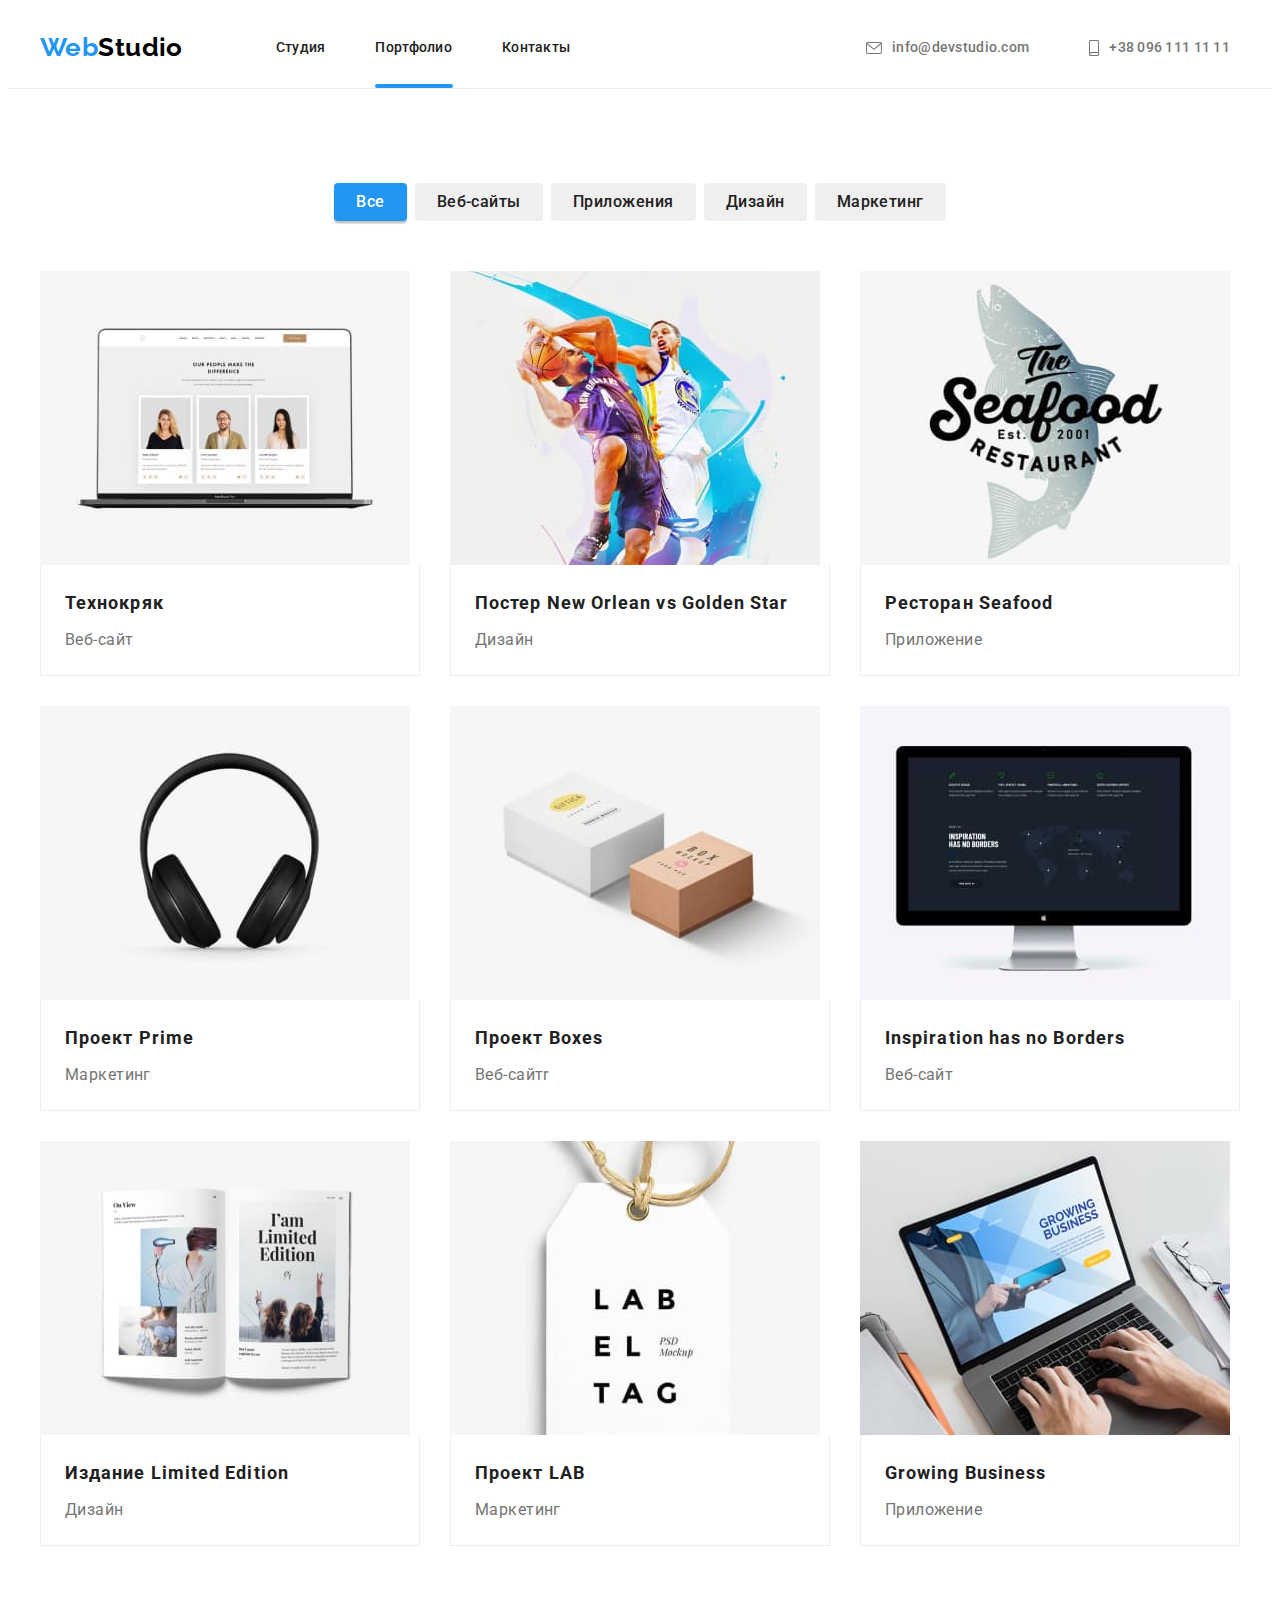
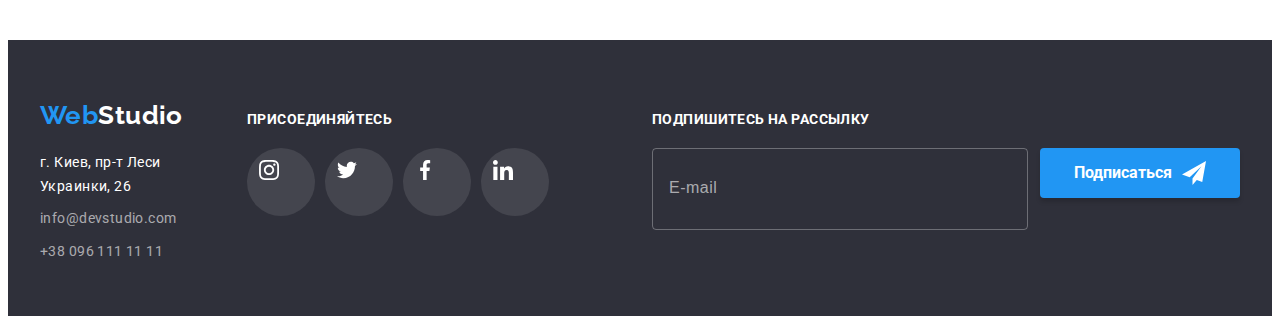
==== portfolio.html @ c6618cfe "start hw8" ====
<!DOCTYPE html>
<html lang="ru">

<head>
    <meta charset="UTF-8">
    <meta http-equiv="X-UA-Compatible" content="IE=edge">
    <meta name="viewport" content="width=device-width, initial-scale=1.0">
    <title>Веб-студия|Портфолио</title>
    <link rel="stylesheet" href="https://cdnjs.cloudflare.com/ajax/libs/modern-normalize/1.1.0/modern-normalize.min.css"
        integrity="sha512-wpPYUAdjBVSE4KJnH1VR1HeZfpl1ub8YT/NKx4PuQ5NmX2tKuGu6U/JRp5y+Y8XG2tV+wKQpNHVUX03MfMFn9Q=="
        crossorigin="anonymous" referrerpolicy="no-referrer" />
    <link href="https://fonts.googleapis.com/css2?family=Raleway:wght@700&family=Roboto:wght@400;500;700;900&display=swap"
        rel="stylesheet">
    <link rel="stylesheet" href="https://cdnjs.cloudflare.com/ajax/libs/modern-normalize/1.1.0/modern-normalize.min.css"
            integrity="sha512-wpPYUAdjBVSE4KJnH1VR1HeZfpl1ub8YT/NKx4PuQ5NmX2tKuGu6U/JRp5y+Y8XG2tV+wKQpNHVUX03MfMFn9Q=="
            crossorigin="anonymous" referrerpolicy="no-referrer" />
    <link rel="stylesheet" href="./css/styles.css">
    <link rel="stylesheet" href="./css/main.min.css">
</head>

<body>
    <header class="header">
        <div class="header__wrap container">
            <nav class="nav">
                <a href="/" class="logo link">
                    <span class="logo__accent">Web</span>Studio
                </a>
                <ul class="nav__list list">
                    <li class="nav__item"><a href="./index.html" class="link ">Студия</a></li>
                    <li class="nav__item"><a href="./portfolio.html" class="link nav__current nav__curret--portfolio">Портфолио</a></li>
                    <li class="nav__item"><a href="" class="link">Контакты</a></li>
                </ul>
            </nav>
            <div class="contact">
                <ul class="contact__list list">
                    <li class="contact__item">
                        <a href="mailto:info@devstudio.com" class="link">
                            <svg class="contact__icon" width="16" height="12">
                                <use href="./images/icons.svg#icon-e-mail"></use>
                            </svg>
                            info@devstudio.com
                        </a>
                    </li>
                    <li class="contact__item">
                        <a href="tel:+380961111111" class="link">
                            <svg class="contact__icon" width="10" height="16">
                                <use href="./images/icons.svg#icon-phone"></use>
                            </svg>
                            +38 096 111 11 11
    
                        </a>
                    </li>
                </ul>
            </div>
        </div>
    </header>

    <main>
        <section class="portfolio">
            <div class="container">
        <h1 class="visually-hidden">Портфолио</h1>
            <ul class="portfolio__nav list">
                <li class="portfolio__item">
                    <button type="button" class="portfolio__button portfolio__button--current">Все</button>
                </li>
                <li class="portfolio__item">
                    <button type="button" class="portfolio__button">Веб-сайты</button>
                </li>
                <li class="portfolio__item">
                    <button type="button" class="portfolio__button">Приложения</button>
                </li>
                <li class="portfolio__item">
                    <button type="button" class="portfolio__button">Дизайн</button>
                </li>
                <li class="portfolio__item">
                    <button type="button" class="portfolio__button">Маркетинг</button>
                </li>
            </ul>
        
            <ul class="work list">
                <li class="work__item">
                    <div class="work__thumb">
                    <img src="./images/prtfl.jpg" alt="Первый пример работы" width="370" height="294" />
                    <p class="work__uptext">Ресурс предлагает комплексные предложения с разным уровнем функционала и сервисов. Все это позволит посетителю получить исчерпывающие сведения о компании или частном лице.</p>
                    </div>
                    <div class="work__desc">
                    <h3 class="work__type">Технокряк</h3>
                    <p class="work__text">Веб-сайт</p>
                    </div>
                </li>
                <li class="work__item">
                    <div class="work__thumb">
                    <img src="./images/prtfl1.jpg" alt="Второй пример работы" width="370" height="294" />
                    <p class="work__uptext">Ресурс предлагает комплексные предложения с разным уровнем функционала и сервисов. Все это позволит посетителю получить исчерпывающие сведения о компании или частном лице.</p>
                    </div>
                    <div class="work__desc">
                     <h3 class="work__type">Постер New Orlean vs Golden Star</h3>
                    <p class="work__text">Дизайн</p>
                    </div>
                </li>
                <li class="work__item">
                    <div class="work__thumb">
                    <img src="./images/prtfl2.jpg" alt="Третий пример работы" width="370" height="294" />
                    <p class="work__uptext">Ресурс предлагает комплексные предложения с разным уровнем функционала и сервисов. Все это позволит посетителю получить исчерпывающие сведения о компании или частном лице.</p>
                    </div>
                    <div class="work__desc">
                    <h3 class="work__type">Ресторан Seafood</h3>
                    <p class="work__text">Приложение</p>
                    </div>
                </li>
                <li class="work__item">
                    <div class="work__thumb">
                    <img src="./images/prtfl3.jpg" alt="Четвертый пример работы" width="370" height="294" />
                    <p class="work__uptext">Ресурс предлагает комплексные предложения с разным уровнем функционала и сервисов. Все это позволит посетителю получить исчерпывающие сведения о компании или частном лице.</p>
                    </div>
                    <div class="work__desc">
                    <h3 class="work__type">Проект Prime</h3>
                    <p class="work__text">Маркетинг</p>
                    </div>
                 
            </li>
                <li class="work__item">
                    <div class="work__thumb">
                    <img src="./images/prtfl4.jpg" alt="Пятый пример работы" width="370" height="294" />
                    <p class="work__uptext">Ресурс предлагает комплексные предложения с разным уровнем функционала и сервисов. Все это позволит посетителю получить исчерпывающие сведения о компании или частном лице.</p>
                    </div>
                    <div class="work__desc">
                    <h3 class="work__type">Проект Boxes</h3>
                    <p class="work__text">Веб-сайтr</p>
                </div>
                    
            </li>
                <li class="work__item">
                    <div class="work__thumb">
                    <img src="./images/prtfl5.jpg" alt="Шестой пример работы" width="370" height="294" />
                    <p class="work__uptext">Ресурс предлагает комплексные предложения с разным уровнем функционала и сервисов. Все это позволит посетителю получить исчерпывающие сведения о компании или частном лице.</p>
                    </div>
                    <div class="work__desc">
                    <h3 class="work__type">Inspiration has no Borders</h3>
                    <p class="work__text">Веб-сайт</p>
                
                </div>
            </li>
                <li class="work__item">
                    <div class="work__thumb">
                    <img src="./images/prtfl6.jpg" alt="Седьмой пример работы" width="370" height="294" />
                    <p class="work__uptext">Ресурс предлагает комплексные предложения с разным уровнем функционала и сервисов. Все это позволит посетителю получить исчерпывающие сведения о компании или частном лице.</p>
                    </div>
                    <div class="work__desc">
                    <h3 class="work__type">Издание Limited Edition</h3>
                    <p class="work__text"> Дизайн</p>

                </div>
            </li>
                <li class="work__item">
                    <div class="work__thumb">
                    <img src="./images/prtfl7.jpg" alt="Восьмой пример работы" width="370" height="294" />
                <p class="work__uptext">Ресурс предлагает комплексные предложения с разным уровнем функционала и сервисов. Все это позволит посетителю получить исчерпывающие сведения о компании или частном лице.</p>
                </div>
                    <div class="work__desc">
                    <h3 class="work__type">Проект LAB</h3>
                    <p class="work__text">Маркетинг</p>
                </div>
            </li>
                <li class="work__item">
                    <div class="work__thumb">
                    <img src="./images/prtfl8.jpg" alt="Девятый пример работы" width="370" height="294" />
                <p class="work__uptext">Ресурс предлагает комплексные предложения с разным уровнем функционала и сервисов. Все это позволит посетителю получить исчерпывающие сведения о компании или частном лице.</p>
                </div>
                    <div class="work__desc">
                    <h3 class="work__type">Growing Business</h3>
                    <p class="work__text">Приложение</p>
                </div>
            </li>
            </ul>
            </div>
        </section>      
    </main>
    <!-------------- FOOTER ---------------------->
    <footer class="footer">
        <div class="container footer__block">
            <div>
                <a href="/" class="logo-footer link ">
                    <span class="logo__accent">Web</span>Studio
                </a>
                <address class="addres">
                    <ul class="list">
                        <li class="addres__item"><a href="https://goo.gl/maps/BhmrnXZtfYNDPZvGA" target="_blank"
                                title="г. Киев, пр-т Леси Украинки, 26" class="link addres__link">
                                г. Киев, пр-т Леси Украинки, 26
                            </a></li>
                        <li class="addres__item"><a href="mailto:info@devstudio.com"
                                class="link addres__contact">info@devstudio.com</a></li>
                        <li class="addres__item"><a href="tel:+380961111111" class="link addres__contact">+38 096 111 11 11</a>
                        </li>
                    </ul>
                </address>
            </div>
            <div >
    
                <h2 class="footer__title">присоединяйтесь</h2>
                <ul class="media media--footer list">
                    <li class="media__item">
                        <a class="media__link media__link--footer" href="">
                            <svg class="media__icon">
                                <use href="./images/icons.svg#icon-instagram"></use>
                            </svg>
                        </a>
                    </li>
                    <li class="media__item">
                        <a class="media__link media__link--footer" href="">
                            <svg class="media__icon">
                                <use href="./images/icons.svg#icon-twitter"></use>
                            </svg>
                        </a>
                    </li>
                    <li class="media__item">
                        <a class="media__link media__link--footer" href="">
                            <svg class="media__icon">
                                <use href="./images/icons.svg#icon-facebook"></use>
                            </svg>
                        </a>
                    </li>
                    <li class="media__item">
                        <a class="media__link media__link--footer" href="">
                            <svg class="media__icon">
                                <use href="./images/icons.svg#icon-linkedin"></use>
                            </svg>
                        </a>
    
                    </li>
                </ul>
    
    
            </div>
            <div>
                <h2 class="footer__title">Подпишитесь на рассылку</h2>
                <form class="form-newsletter">
                    <label for="mail"></label>
                    <input class="form-newsletter__input" type="email" name="email" id="mail" placeholder="E-mail" />
                    <button type="submit" class="btn btn__footer">Подписаться
                        <svg class="btn__icon">
                            <use href="./images/icons.svg#icon-plane"></use>
                        </svg>
                    </button>
    
                </form>
            </div>
        </div>
    
    </footer>
</body>

</html>
---- css/main.min.css ----
body{color:var(--title-text-color);background-color:var(--primary-background-color);font-family:Roboto, sans-serif;font-size:14px;line-height:1.7;letter-spacing:0.03em}.list{list-style:none}.link{text-decoration:none}p,h1,h2,h3,h4,h5,h6{margin:0}ul{margin:0;padding-left:0}img{display:block;max-width:100%;height:auto}.container{width:1200px;padding-left:15px;padding-right:15px;margin-left:auto;margin-right:auto}.btn{min-width:200px;height:50px;font-family:inherit;color:var(--title-background-color);background-color:var(--accent-color);box-shadow:0px 4px 4px rgba(0,0,0,0.15);font-weight:700;font-size:16px;line-height:1.88;border:none;border-radius:4px;cursor:pointer}.section-title{color:var(--primary-tex-color);font-size:36px;line-height:1.17;text-align:center;letter-spacing:0.03em}.logo{display:flex;padding:24px 0;margin-right:93px;color:#000000;font-family:Raleway, sans-serif;font-weight:700;font-size:26px;line-height:1.2}.logo__accent{color:var(--accent-color)}.media{display:flex;margin-right:-10px}.media__icon{width:20px;height:20px}.media__link{display:block;padding:12px 12px;width:44px;height:44px;color:#afb1b8;transition:color 250ms cubic-bezier(0.4, 0, 0.2, 1),background-color 250ms cubic-bezier(0.4, 0, 0.2, 1),border-radius 250ms cubic-bezier(0.4, 0, 0.2, 1)}.media__link:hover,.media__link:focus{background-color:var(--accent-color);color:var(--title-background-color);border-radius:50%}.media__icon{fill:currentColor}.media__item{width:calc(100% / 4 - 10px);margin-right:10px}.modal{position:absolute;top:50%;left:50%;transform:translate(-50%, -50%);min-width:528px;padding:40px;background-color:#ffffff;box-shadow:0px 1px 3px rgba(0,0,0,0.12),0px 1px 1px rgba(0,0,0,0.14),0px 2px 1px rgba(0,0,0,0.2);border-radius:4px;line-height:1.44;transition:transform 400ms cubic-bezier(0.39, 1.03, 0.82, 0.08)}.modal__title{margin-bottom:12px;font-weight:700;font-size:20px;line-height:1.15;text-align:center;letter-spacing:0.03em;color:#212121}.backdrop{position:fixed;top:0;left:0;width:100vw;height:100vh;background-color:rgba(0,0,0,0.2);transition:opacity 500ms, visibility 500ms}.backdrop.is-hidden{opacity:0;pointer-events:none;visibility:hidden}.close-button{display:flex;top:8px;right:8px;position:absolute;width:30px;height:30px;align-items:center;justify-content:center;border:1px solid rgba(0,0,0,0.1);border-radius:50%;cursor:pointer;color:#000000;background:#ffffff;font-weight:700;font-size:18px;line-height:1.44;transition:fill 250ms cubic-bezier(0.39, 1.03, 0.82, 0.08)}.close-button:focus,.close-button:hover{fill:var(--accent-color)}.modal__form{width:448px;margin-left:auto;margin-right:auto}.modal__comment{resize:none;padding:12px 16px;border:1px solid rgba(33,33,33,0.2);border-radius:4px;transition:border-color 250ms cubic-bezier(0.4, 0, 0.2, 1)}.modal__order:focus-within>.modal__comment{border-color:#2196f3}.modal__text{padding:11px 0 11px 42px;height:40px;line-height:1.2;border:1px solid rgba(33,33,33,0.2);border-radius:4px;transition:border-color 250ms cubic-bezier(0.4, 0, 0.2, 1)}.modal__text::placeholder{color:rgba(117,117,117,0.5)}.modal__order:focus-within>.modal__text{border-color:#2196f3}.modal__order{position:relative;display:flex;flex-direction:column;font-size:12px;color:#757575}.modal__order:not(:last-child){margin-bottom:10px}.modal__order .btn--form{width:40px;margin:0 auto}.modal__headline{margin-bottom:4px}.modal__icon{position:absolute;top:50%;left:12px;display:inline-flex;width:18px;height:18px;transition:fill 250ms cubic-bezier(0.4, 0, 0.2, 1)}.modal__order:focus-within>.modal__icon{fill:#2196f3}.agreement{display:flex;justify-content:center;align-items:center;margin-top:10px;margin-bottom:30px}.agreement__check{margin-left:8.3px;font-size:14px;display:flex;align-items:center}.agreement__contract{color:var(--accent-color)}.agreement__icon{display:inline-block;width:16px;height:15px;margin-right:8.38px;border:2px solid #212121;border-radius:4px}.agreement__checkbox:checked+.agreement__icon{background-color:var(--accent-color);border-color:var(--accent-color);background-image:url(../images/icon-check.svg);background-size:contain;background-origin:border-box;background-position:50% 50%}.header{background-color:var(--title-background-color);font-weight:500;font-size:14px;line-height:1.14;border-bottom:1px solid #ececec}.header__wrap{display:flex;align-items:center}.nav{display:flex}.nav__list{display:flex;align-items:center}.nav__list .link.current{color:var(--accent-color)}.nav__item{display:flex}.nav__item:not(:last-child){margin-right:50px}.nav__list .link{display:flex;position:relative;padding:32px 0;color:var(--primary-tex-color);letter-spacing:0.02em;transition:color 250ms cubic-bezier(0.4, 0, 0.2, 1)}.nav__list .link:hover,.nav__list .link:focus{color:var(--accent-color)}.nav__current::after{content:"";position:absolute;bottom:0;width:48px;height:4px;background:#2196f3;border-radius:2px}.nav__curret--portfolio::after{content:"";width:78px}.contact{margin-left:auto}.contact__list{display:flex;align-items:center}.contact__item{display:flex;padding-right:10px;align-items:center;justify-content:center}.contact__item:not(:last-child){margin-right:50px}.contact__list .link{display:flex;padding:32px 0;align-items:center;color:var(--title-text-color);letter-spacing:0.02em;transition:color 250ms cubic-bezier(0.4, 0, 0.2, 1)}.contact__list .link:hover,.contact__list .link:focus{color:var(--accent-color)}.contact__icon{fill:currentColor;margin-right:10px}.hero{max-width:1600px;height:600px;margin-left:auto;margin-right:auto;outline:1px solid black;padding-top:200px;padding-bottom:200px;color:var(--title-background-color);background-color:var(--fuuter-background-color);text-align:center;letter-spacing:0.06em;background-image:linear-gradient(to right, rgba(47,48,58,0.4), rgba(47,48,58,0.4)),url(../images/fon-geroy.jpg);background-repeat:no-repeat;background-position:center;background-size:cover}.hero__title{max-width:696px;padding:0 45px;margin:0 auto;margin-bottom:30px;font-weight:900;font-size:44px;line-height:1.36;text-transform:uppercase}.features{padding-top:94px;padding-bottom:94px}.features__list{display:flex;margin-right:-30px}.features__item{width:calc(100% / 3 - 30px);margin-right:30px}.features__icon{height:70px;width:70px}.features__img{border-radius:4px;background:var(--botton-background-color);margin-bottom:30px;padding:25px 100px}.features__title{margin-bottom:10px;color:var(--primary-tex-color);font-weight:700;font-size:14px;line-height:1.14;text-transform:uppercase}.classes{padding-bottom:94px}.section-title--classes{margin-bottom:50px}.classes__list{display:flex;margin-right:-30px}.classes__img{width:calc(100% / 3 - 30px);margin-right:30px}.items-thumb{position:relative}.classes__text{display:flex;position:absolute;bottom:0;height:70px;min-width:370px;color:var(--title-background-color);background:rgba(47,48,58,0.8);font-weight:700;font-size:14px;line-height:1.14;text-align:center;letter-spacing:0.03em;text-transform:uppercase;justify-content:center;align-items:center}.team{padding-top:94px;font-size:36px;background-color:var(--botton-background-color);line-height:1.17;text-align:center;letter-spacing:0.03em}.section-title--team{margin-bottom:50px}.team__list{display:flex;padding-bottom:94px}.team__item{box-shadow:0px 1px 3px rgba(0,0,0,0.12),0px 1px 1px rgba(0,0,0,0.14),0px 2px 1px rgba(0,0,0,0.2);border-radius:0px 0px 4px 4px;border:1px solid #eeeeee;background-color:var(--title-background-color);font-size:16px;line-height:1.19}.team__item:not(:last-child){margin-right:30px}.team__desc{padding:30px 32px;background:var(--title-background-color)}.team__name{margin-bottom:10px;color:var(--primary-tex-color);font-weight:500;font-size:16px;line-height:1.19}.team__profession{margin-bottom:16px}.customers{padding-top:94px}.section-title--customers{margin-bottom:50px}.customers__list{display:flex;padding-bottom:94px;justify-content:space-between}.customs__link{display:flex;width:170px;height:92px;align-items:center;justify-content:center;color:#afb1b8;border:1px solid #afb1b8;border-radius:4px;transition:color 250ms cubic-bezier(0.4, 0, 0.2, 1),border-color 250ms cubic-bezier(0.4, 0, 0.2, 1)}.customs__link:hover,.customs__link:focus{border-color:var(--accent-color);color:var(--accent-color)}.customers__icon{width:106px;height:60px;fill:currentColor}.footer{background-color:var(--fuuter-background-color)}.footer__block{display:flex}.footer__title{display:flex;margin-bottom:20px;margin-right:154px;padding-top:72px;font-weight:700;color:var(--title-background-color);font-size:14px;line-height:1.14;letter-spacing:0.03em;text-transform:uppercase}.logo-footer{display:block;margin-bottom:20px;padding:60px 0 0 0;color:var(--title-background-color);font-family:Raleway, sans-serif;font-weight:700;font-size:26px;line-height:1.2}.addres{padding-right:70px}.addres__link{color:var(--title-background-color);font-style:normal}.addres__contact{color:rgba(255,255,255,0.6);font-style:normal}.addres__item{display:block}.addres__item:not(:last-child){margin-bottom:9px}.list .link{transition:color 250ms cubic-bezier(0.4, 0, 0.2, 1)}.list .link:hover,.list .link:focus{color:var(--accent-color)}.form-newsletter{display:flex}.form-newsletter__input{width:358px;height:50px;margin-right:12px;padding:15px 0 15px 16px;border:1px solid rgba(255,255,255,0.3);background-color:transparent;border-radius:4px;color:#ffffff}.form-newsletter__input::placeholder{font-size:16px;line-height:1.25;letter-spacing:0.03em;color:rgba(255,255,255,0.6)}.btn__footer{display:flex;align-items:center;justify-content:center}.btn__icon{width:24px;height:24px;margin-left:10px;align-items:baseline;fill:currentColor}.media--footer{display:flex;padding-bottom:100px;margin-right:93px}.media__link--footer{background-color:rgba(255,255,255,0.1);border-radius:50%;color:#ffffff;transition:color 250ms cubic-bezier(0.4, 0, 0.2, 1),background-color 250ms cubic-bezier(0.4, 0, 0.2, 1),border-radius 250ms cubic-bezier(0.4, 0, 0.2, 1)}.media__link--footer:hover,.media__link--footer:focus{background-color:var(--accent-color);color:var(--title-background-color);border-radius:50%}.portfolio{padding-top:94px;padding-bottom:94px}.portfolio__button{display:inline-block;padding:6px 22px;color:var(--primary-tex-color);font-family:Roboto, sans-serif;text-align:center;font-style:normal;font-weight:500;font-size:16px;line-height:1.62;cursor:pointer;border:none;border-radius:4px;letter-spacing:0.03em;transition:color 250ms cubic-bezier(0.4, 0, 0.2, 1),background-color 250ms cubic-bezier(0.4, 0, 0.2, 1),box-shadow 250ms cubic-bezier(0.4, 0, 0.2, 1)}.portfolio__button:hover,.portfolio__button:focus{color:var(--title-background-color);background-color:var(--accent-color);box-shadow:0px 3px 1px rgba(0,0,0,0.1),0px 1px 2px rgba(0,0,0,0.08),0px 2px 2px rgba(0,0,0,0.12)}.portfolio__button--current{color:var(--title-background-color);background-color:var(--accent-color);box-shadow:0px 3px 1px rgba(0,0,0,0.1),0px 1px 2px rgba(0,0,0,0.08),0px 2px 2px rgba(0,0,0,0.12)}.portfolio__nav{display:flex;margin-bottom:50px;justify-content:center}.portfolio__item:not(:last-child){margin-right:8px}.work{display:flex;flex-wrap:wrap;margin-right:-30px;margin-bottom:-30px;font-size:16px;line-height:1.87}.work__item{flex-basis:calc(100% / 3 - 30px);margin-right:30px;margin-bottom:30px;box-sizing:border-box;cursor:pointer;transition:border 250ms cubic-bezier(0.4, 0, 0.2, 1),box-shadow 250ms cubic-bezier(0.4, 0, 0.2, 1),transform 250ms cubic-bezier(0.4, 0, 0.2, 1)}.work__item:hover{border:1px solid #eeeeee;box-shadow:0px 1px 1px rgba(0,0,0,0.12),0px 4px 4px rgba(0,0,0,0.06),1px 4px 6px rgba(0,0,0,0.16)}.work__thumb{display:flex;position:relative;overflow:hidden}.work__uptext{position:absolute;top:0;left:0;height:100%;width:370px;padding:63px 24px;font-weight:400;font-size:18px;line-height:1.56;letter-spacing:0.03em;color:var(--title-background-color);background-color:rgba(33,150,243,0.9);transform:translatey(100%);transition:transform 250ms cubic-bezier(0.4, 0, 0.2, 1)}.work__item:hover .work__uptext{transform:translatey(0)}.work__desc{padding:20px 24px;border:1px solid #eeeeee;border-top:none}.work__type{margin-bottom:4px;color:var(--primary-tex-color);font-weight:700;font-size:18px;line-height:2;letter-spacing:0.06em}:root{--primary-tex-color: #212121;--title-text-color: #757575;--accent-color: #2196f3;--title-background-color: #ffffff;--botton-background-color: #f5f4fa;--fuuter-background-color: #2f303a;--prymary-background-color: #e5e5e5}.visually-hidden{position:absolute;white-space:nowrap;width:1px;height:1px;overflow:hidden;border:0;padding:0;clip:rect(0 0 0 0);clip-path:inset(50%);margin:-1px}
/*# sourceMappingURL=main.min.css.map */
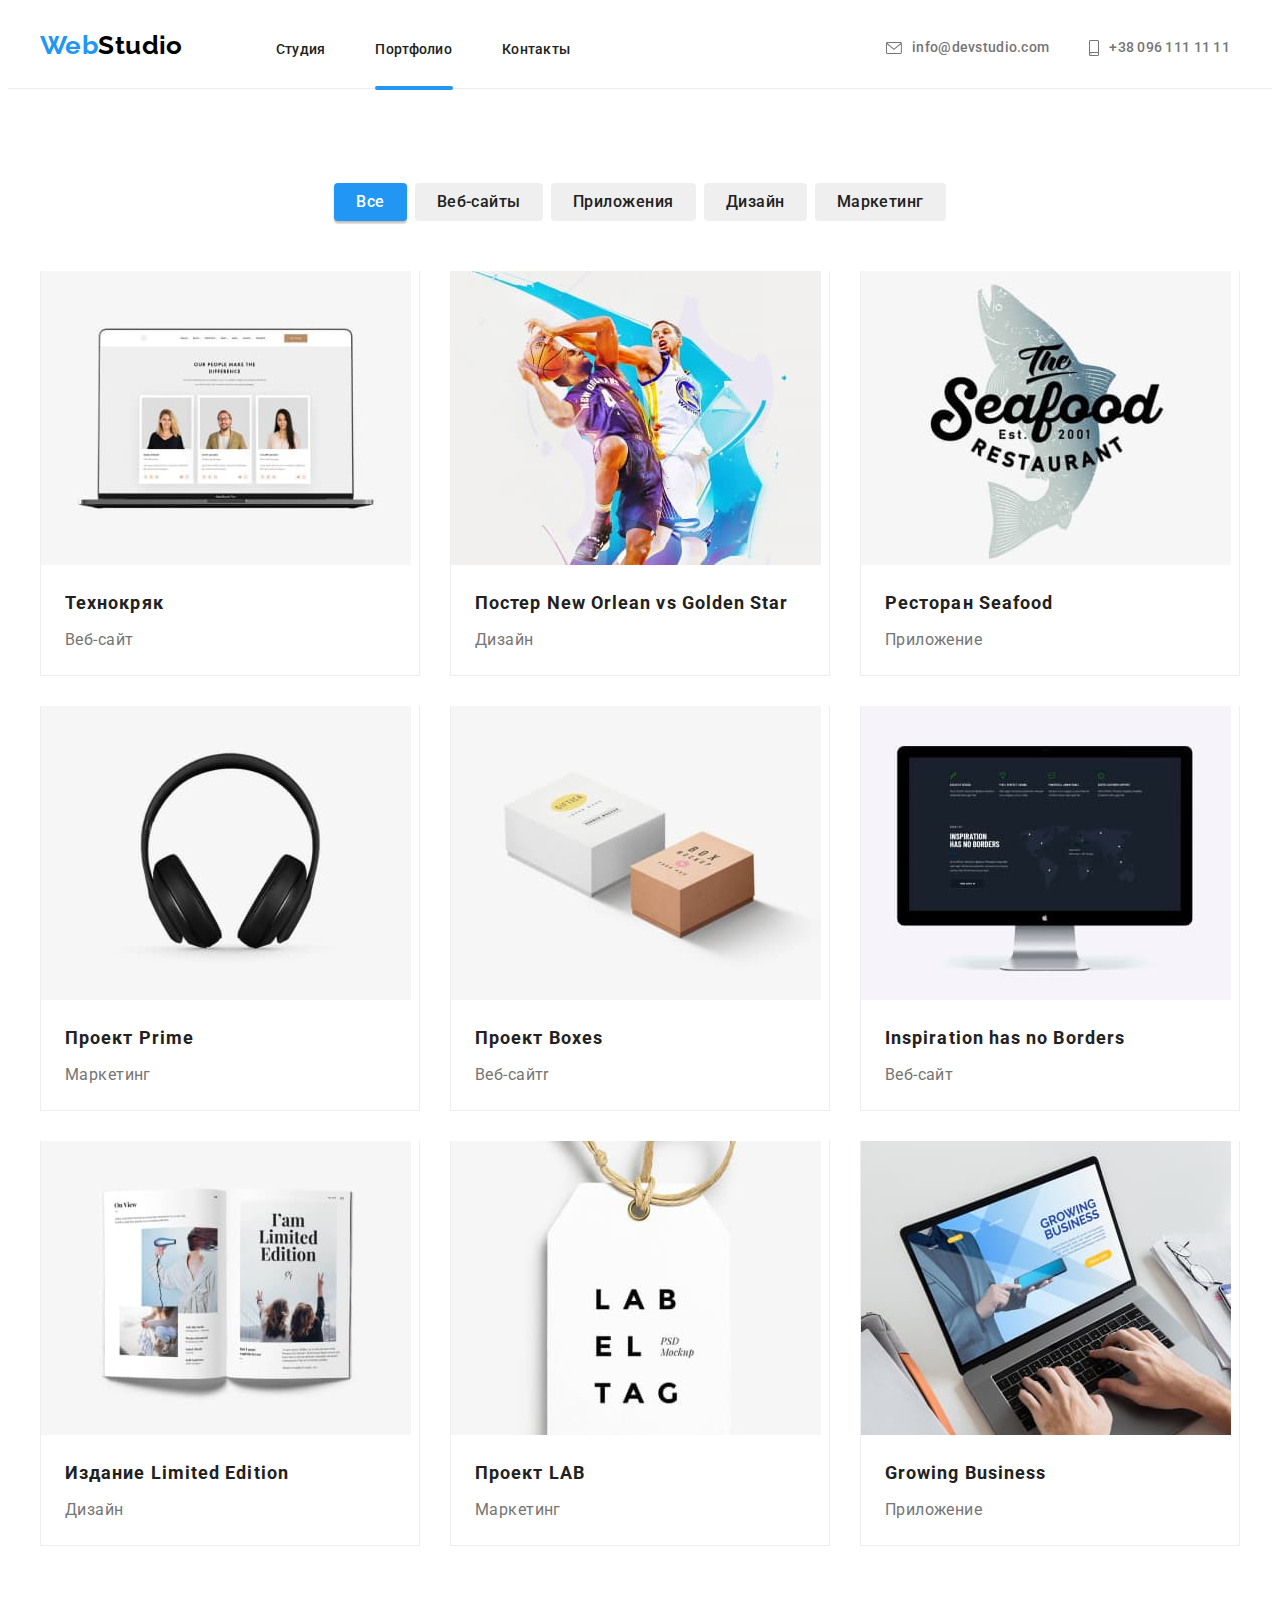
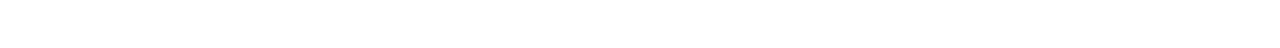
==== commit 0da5aa35: "add responsive" ====
--- a/portfolio.html
+++ b/portfolio.html
@@ -177,7 +177,7 @@
         </section>      
     </main>
     <!-------------- FOOTER ---------------------->
-    <footer class="footer">
+    <!-- <footer class="footer">
         <div class="container footer__block">
             <div>
                 <a href="/" class="logo-footer link ">
@@ -248,7 +248,7 @@
             </div>
         </div>
     
-    </footer>
+    </footer> -->
 </body>
 
 </html>--- a/css/main.min.css
+++ b/css/main.min.css
@@ -1,2 +1,2 @@
-body{color:var(--title-text-color);background-color:var(--primary-background-color);font-family:Roboto, sans-serif;font-size:14px;line-height:1.7;letter-spacing:0.03em}.list{list-style:none}.link{text-decoration:none}p,h1,h2,h3,h4,h5,h6{margin:0}ul{margin:0;padding-left:0}img{display:block;max-width:100%;height:auto}.container{width:1200px;padding-left:15px;padding-right:15px;margin-left:auto;margin-right:auto}.btn{min-width:200px;height:50px;font-family:inherit;color:var(--title-background-color);background-color:var(--accent-color);box-shadow:0px 4px 4px rgba(0,0,0,0.15);font-weight:700;font-size:16px;line-height:1.88;border:none;border-radius:4px;cursor:pointer}.section-title{color:var(--primary-tex-color);font-size:36px;line-height:1.17;text-align:center;letter-spacing:0.03em}.logo{display:flex;padding:24px 0;margin-right:93px;color:#000000;font-family:Raleway, sans-serif;font-weight:700;font-size:26px;line-height:1.2}.logo__accent{color:var(--accent-color)}.media{display:flex;margin-right:-10px}.media__icon{width:20px;height:20px}.media__link{display:block;padding:12px 12px;width:44px;height:44px;color:#afb1b8;transition:color 250ms cubic-bezier(0.4, 0, 0.2, 1),background-color 250ms cubic-bezier(0.4, 0, 0.2, 1),border-radius 250ms cubic-bezier(0.4, 0, 0.2, 1)}.media__link:hover,.media__link:focus{background-color:var(--accent-color);color:var(--title-background-color);border-radius:50%}.media__icon{fill:currentColor}.media__item{width:calc(100% / 4 - 10px);margin-right:10px}.modal{position:absolute;top:50%;left:50%;transform:translate(-50%, -50%);min-width:528px;padding:40px;background-color:#ffffff;box-shadow:0px 1px 3px rgba(0,0,0,0.12),0px 1px 1px rgba(0,0,0,0.14),0px 2px 1px rgba(0,0,0,0.2);border-radius:4px;line-height:1.44;transition:transform 400ms cubic-bezier(0.39, 1.03, 0.82, 0.08)}.modal__title{margin-bottom:12px;font-weight:700;font-size:20px;line-height:1.15;text-align:center;letter-spacing:0.03em;color:#212121}.backdrop{position:fixed;top:0;left:0;width:100vw;height:100vh;background-color:rgba(0,0,0,0.2);transition:opacity 500ms, visibility 500ms}.backdrop.is-hidden{opacity:0;pointer-events:none;visibility:hidden}.close-button{display:flex;top:8px;right:8px;position:absolute;width:30px;height:30px;align-items:center;justify-content:center;border:1px solid rgba(0,0,0,0.1);border-radius:50%;cursor:pointer;color:#000000;background:#ffffff;font-weight:700;font-size:18px;line-height:1.44;transition:fill 250ms cubic-bezier(0.39, 1.03, 0.82, 0.08)}.close-button:focus,.close-button:hover{fill:var(--accent-color)}.modal__form{width:448px;margin-left:auto;margin-right:auto}.modal__comment{resize:none;padding:12px 16px;border:1px solid rgba(33,33,33,0.2);border-radius:4px;transition:border-color 250ms cubic-bezier(0.4, 0, 0.2, 1)}.modal__order:focus-within>.modal__comment{border-color:#2196f3}.modal__text{padding:11px 0 11px 42px;height:40px;line-height:1.2;border:1px solid rgba(33,33,33,0.2);border-radius:4px;transition:border-color 250ms cubic-bezier(0.4, 0, 0.2, 1)}.modal__text::placeholder{color:rgba(117,117,117,0.5)}.modal__order:focus-within>.modal__text{border-color:#2196f3}.modal__order{position:relative;display:flex;flex-direction:column;font-size:12px;color:#757575}.modal__order:not(:last-child){margin-bottom:10px}.modal__order .btn--form{width:40px;margin:0 auto}.modal__headline{margin-bottom:4px}.modal__icon{position:absolute;top:50%;left:12px;display:inline-flex;width:18px;height:18px;transition:fill 250ms cubic-bezier(0.4, 0, 0.2, 1)}.modal__order:focus-within>.modal__icon{fill:#2196f3}.agreement{display:flex;justify-content:center;align-items:center;margin-top:10px;margin-bottom:30px}.agreement__check{margin-left:8.3px;font-size:14px;display:flex;align-items:center}.agreement__contract{color:var(--accent-color)}.agreement__icon{display:inline-block;width:16px;height:15px;margin-right:8.38px;border:2px solid #212121;border-radius:4px}.agreement__checkbox:checked+.agreement__icon{background-color:var(--accent-color);border-color:var(--accent-color);background-image:url(../images/icon-check.svg);background-size:contain;background-origin:border-box;background-position:50% 50%}.header{background-color:var(--title-background-color);font-weight:500;font-size:14px;line-height:1.14;border-bottom:1px solid #ececec}.header__wrap{display:flex;align-items:center}.nav{display:flex}.nav__list{display:flex;align-items:center}.nav__list .link.current{color:var(--accent-color)}.nav__item{display:flex}.nav__item:not(:last-child){margin-right:50px}.nav__list .link{display:flex;position:relative;padding:32px 0;color:var(--primary-tex-color);letter-spacing:0.02em;transition:color 250ms cubic-bezier(0.4, 0, 0.2, 1)}.nav__list .link:hover,.nav__list .link:focus{color:var(--accent-color)}.nav__current::after{content:"";position:absolute;bottom:0;width:48px;height:4px;background:#2196f3;border-radius:2px}.nav__curret--portfolio::after{content:"";width:78px}.contact{margin-left:auto}.contact__list{display:flex;align-items:center}.contact__item{display:flex;padding-right:10px;align-items:center;justify-content:center}.contact__item:not(:last-child){margin-right:50px}.contact__list .link{display:flex;padding:32px 0;align-items:center;color:var(--title-text-color);letter-spacing:0.02em;transition:color 250ms cubic-bezier(0.4, 0, 0.2, 1)}.contact__list .link:hover,.contact__list .link:focus{color:var(--accent-color)}.contact__icon{fill:currentColor;margin-right:10px}.hero{max-width:1600px;height:600px;margin-left:auto;margin-right:auto;outline:1px solid black;padding-top:200px;padding-bottom:200px;color:var(--title-background-color);background-color:var(--fuuter-background-color);text-align:center;letter-spacing:0.06em;background-image:linear-gradient(to right, rgba(47,48,58,0.4), rgba(47,48,58,0.4)),url(../images/fon-geroy.jpg);background-repeat:no-repeat;background-position:center;background-size:cover}.hero__title{max-width:696px;padding:0 45px;margin:0 auto;margin-bottom:30px;font-weight:900;font-size:44px;line-height:1.36;text-transform:uppercase}.features{padding-top:94px;padding-bottom:94px}.features__list{display:flex;margin-right:-30px}.features__item{width:calc(100% / 3 - 30px);margin-right:30px}.features__icon{height:70px;width:70px}.features__img{border-radius:4px;background:var(--botton-background-color);margin-bottom:30px;padding:25px 100px}.features__title{margin-bottom:10px;color:var(--primary-tex-color);font-weight:700;font-size:14px;line-height:1.14;text-transform:uppercase}.classes{padding-bottom:94px}.section-title--classes{margin-bottom:50px}.classes__list{display:flex;margin-right:-30px}.classes__img{width:calc(100% / 3 - 30px);margin-right:30px}.items-thumb{position:relative}.classes__text{display:flex;position:absolute;bottom:0;height:70px;min-width:370px;color:var(--title-background-color);background:rgba(47,48,58,0.8);font-weight:700;font-size:14px;line-height:1.14;text-align:center;letter-spacing:0.03em;text-transform:uppercase;justify-content:center;align-items:center}.team{padding-top:94px;font-size:36px;background-color:var(--botton-background-color);line-height:1.17;text-align:center;letter-spacing:0.03em}.section-title--team{margin-bottom:50px}.team__list{display:flex;padding-bottom:94px}.team__item{box-shadow:0px 1px 3px rgba(0,0,0,0.12),0px 1px 1px rgba(0,0,0,0.14),0px 2px 1px rgba(0,0,0,0.2);border-radius:0px 0px 4px 4px;border:1px solid #eeeeee;background-color:var(--title-background-color);font-size:16px;line-height:1.19}.team__item:not(:last-child){margin-right:30px}.team__desc{padding:30px 32px;background:var(--title-background-color)}.team__name{margin-bottom:10px;color:var(--primary-tex-color);font-weight:500;font-size:16px;line-height:1.19}.team__profession{margin-bottom:16px}.customers{padding-top:94px}.section-title--customers{margin-bottom:50px}.customers__list{display:flex;padding-bottom:94px;justify-content:space-between}.customs__link{display:flex;width:170px;height:92px;align-items:center;justify-content:center;color:#afb1b8;border:1px solid #afb1b8;border-radius:4px;transition:color 250ms cubic-bezier(0.4, 0, 0.2, 1),border-color 250ms cubic-bezier(0.4, 0, 0.2, 1)}.customs__link:hover,.customs__link:focus{border-color:var(--accent-color);color:var(--accent-color)}.customers__icon{width:106px;height:60px;fill:currentColor}.footer{background-color:var(--fuuter-background-color)}.footer__block{display:flex}.footer__title{display:flex;margin-bottom:20px;margin-right:154px;padding-top:72px;font-weight:700;color:var(--title-background-color);font-size:14px;line-height:1.14;letter-spacing:0.03em;text-transform:uppercase}.logo-footer{display:block;margin-bottom:20px;padding:60px 0 0 0;color:var(--title-background-color);font-family:Raleway, sans-serif;font-weight:700;font-size:26px;line-height:1.2}.addres{padding-right:70px}.addres__link{color:var(--title-background-color);font-style:normal}.addres__contact{color:rgba(255,255,255,0.6);font-style:normal}.addres__item{display:block}.addres__item:not(:last-child){margin-bottom:9px}.list .link{transition:color 250ms cubic-bezier(0.4, 0, 0.2, 1)}.list .link:hover,.list .link:focus{color:var(--accent-color)}.form-newsletter{display:flex}.form-newsletter__input{width:358px;height:50px;margin-right:12px;padding:15px 0 15px 16px;border:1px solid rgba(255,255,255,0.3);background-color:transparent;border-radius:4px;color:#ffffff}.form-newsletter__input::placeholder{font-size:16px;line-height:1.25;letter-spacing:0.03em;color:rgba(255,255,255,0.6)}.btn__footer{display:flex;align-items:center;justify-content:center}.btn__icon{width:24px;height:24px;margin-left:10px;align-items:baseline;fill:currentColor}.media--footer{display:flex;padding-bottom:100px;margin-right:93px}.media__link--footer{background-color:rgba(255,255,255,0.1);border-radius:50%;color:#ffffff;transition:color 250ms cubic-bezier(0.4, 0, 0.2, 1),background-color 250ms cubic-bezier(0.4, 0, 0.2, 1),border-radius 250ms cubic-bezier(0.4, 0, 0.2, 1)}.media__link--footer:hover,.media__link--footer:focus{background-color:var(--accent-color);color:var(--title-background-color);border-radius:50%}.portfolio{padding-top:94px;padding-bottom:94px}.portfolio__button{display:inline-block;padding:6px 22px;color:var(--primary-tex-color);font-family:Roboto, sans-serif;text-align:center;font-style:normal;font-weight:500;font-size:16px;line-height:1.62;cursor:pointer;border:none;border-radius:4px;letter-spacing:0.03em;transition:color 250ms cubic-bezier(0.4, 0, 0.2, 1),background-color 250ms cubic-bezier(0.4, 0, 0.2, 1),box-shadow 250ms cubic-bezier(0.4, 0, 0.2, 1)}.portfolio__button:hover,.portfolio__button:focus{color:var(--title-background-color);background-color:var(--accent-color);box-shadow:0px 3px 1px rgba(0,0,0,0.1),0px 1px 2px rgba(0,0,0,0.08),0px 2px 2px rgba(0,0,0,0.12)}.portfolio__button--current{color:var(--title-background-color);background-color:var(--accent-color);box-shadow:0px 3px 1px rgba(0,0,0,0.1),0px 1px 2px rgba(0,0,0,0.08),0px 2px 2px rgba(0,0,0,0.12)}.portfolio__nav{display:flex;margin-bottom:50px;justify-content:center}.portfolio__item:not(:last-child){margin-right:8px}.work{display:flex;flex-wrap:wrap;margin-right:-30px;margin-bottom:-30px;font-size:16px;line-height:1.87}.work__item{flex-basis:calc(100% / 3 - 30px);margin-right:30px;margin-bottom:30px;box-sizing:border-box;cursor:pointer;transition:border 250ms cubic-bezier(0.4, 0, 0.2, 1),box-shadow 250ms cubic-bezier(0.4, 0, 0.2, 1),transform 250ms cubic-bezier(0.4, 0, 0.2, 1)}.work__item:hover{border:1px solid #eeeeee;box-shadow:0px 1px 1px rgba(0,0,0,0.12),0px 4px 4px rgba(0,0,0,0.06),1px 4px 6px rgba(0,0,0,0.16)}.work__thumb{display:flex;position:relative;overflow:hidden}.work__uptext{position:absolute;top:0;left:0;height:100%;width:370px;padding:63px 24px;font-weight:400;font-size:18px;line-height:1.56;letter-spacing:0.03em;color:var(--title-background-color);background-color:rgba(33,150,243,0.9);transform:translatey(100%);transition:transform 250ms cubic-bezier(0.4, 0, 0.2, 1)}.work__item:hover .work__uptext{transform:translatey(0)}.work__desc{padding:20px 24px;border:1px solid #eeeeee;border-top:none}.work__type{margin-bottom:4px;color:var(--primary-tex-color);font-weight:700;font-size:18px;line-height:2;letter-spacing:0.06em}:root{--primary-tex-color: #212121;--title-text-color: #757575;--accent-color: #2196f3;--title-background-color: #ffffff;--botton-background-color: #f5f4fa;--fuuter-background-color: #2f303a;--prymary-background-color: #e5e5e5}.visually-hidden{position:absolute;white-space:nowrap;width:1px;height:1px;overflow:hidden;border:0;padding:0;clip:rect(0 0 0 0);clip-path:inset(50%);margin:-1px}
+:root{--primary-tex-color: #212121;--title-text-color: #757575;--accent-color: #2196f3;--title-background-color: #ffffff;--botton-background-color: #f5f4fa;--fuuter-background-color: #2f303a;--prymary-background-color: #e5e5e5}.visually-hidden{position:absolute;white-space:nowrap;width:1px;height:1px;overflow:hidden;border:0;padding:0;clip:rect(0 0 0 0);clip-path:inset(50%);margin:-1px}body{color:var(--title-text-color);background-color:var(--primary-background-color);font-family:Roboto, sans-serif;font-size:14px;line-height:1.7;letter-spacing:0.03em}.list{list-style:none}.link{text-decoration:none}p,h1,h2,h3,h4,h5,h6{margin:0}ul{margin:0;padding-left:0}img{display:block;max-width:100%;height:auto}.container{width:100%;padding:0 15px 0 15px;margin:0 auto}@media screen and (min-width: 480px){.container{width:480px}}@media screen and (min-width: 768px){.container{width:768px}}@media screen and (min-width: 1200px){.container{width:1200px}}.btn{min-width:200px;height:50px;font-family:inherit;color:var(--title-background-color);background-color:var(--accent-color);box-shadow:0px 4px 4px rgba(0,0,0,0.15);font-weight:700;font-size:16px;line-height:1.88;border:none;border-radius:4px;cursor:pointer}.section-title{color:var(--primary-tex-color);font-size:36px;line-height:1.17;text-align:center;letter-spacing:0.03em}.logo{padding:16px 0;display:flex;color:var(--primary-tex-color);font-family:Raleway, sans-serif;font-weight:700;font-size:24px;line-height:1.17}@media screen and (min-width: 1200px){.logo{color:#000000;font-size:26px;line-height:1.2;padding:24px 0;margin-right:93px}}.logo__accent{color:var(--accent-color)}.media{display:inline-flex;margin-right:-10px;justify-content:center;align-items:center}.media__icon{width:20px;height:20px}.media__link{display:block;padding:12px 12px;width:44px;height:44px;color:#afb1b8;transition:color 250ms cubic-bezier(0.4, 0, 0.2, 1),background-color 250ms cubic-bezier(0.4, 0, 0.2, 1),border-radius 250ms cubic-bezier(0.4, 0, 0.2, 1)}.media__link:hover,.media__link:focus{background-color:var(--accent-color);color:var(--title-background-color);border-radius:50%}.media__icon{fill:currentColor}.media__item{margin-right:10px}.modal{position:absolute;top:50%;left:50%;transform:translate(-50%, -50%);max-width:450px;padding:40px;background-color:#ffffff;box-shadow:0px 1px 3px rgba(0,0,0,0.12),0px 1px 1px rgba(0,0,0,0.14),0px 2px 1px rgba(0,0,0,0.2);border-radius:4px;line-height:1.44;transition:transform 400ms cubic-bezier(0.39, 1.03, 0.82, 0.08)}.modal__title{margin-bottom:12px;font-weight:700;font-size:20px;line-height:1.15;text-align:center;letter-spacing:0.03em;color:#212121}.backdrop{position:fixed;top:0;left:0;width:100vw;height:100vh;background-color:rgba(0,0,0,0.2);transition:opacity 500ms, visibility 500ms}.backdrop.is-hidden{opacity:0;pointer-events:none;visibility:hidden}.close-button{display:flex;top:8px;right:8px;position:absolute;width:30px;height:30px;align-items:center;justify-content:center;border:1px solid rgba(0,0,0,0.1);border-radius:50%;cursor:pointer;color:#000000;background:#ffffff;font-weight:700;font-size:18px;line-height:1.44;transition:fill 250ms cubic-bezier(0.39, 1.03, 0.82, 0.08)}.close-button:focus,.close-button:hover{fill:var(--accent-color)}.modal__form{width:370px;margin-left:auto;margin-right:auto}.modal__comment{resize:none;padding:12px 16px;border:1px solid rgba(33,33,33,0.2);border-radius:4px;transition:border-color 250ms cubic-bezier(0.4, 0, 0.2, 1)}.modal__order:focus-within>.modal__comment{border-color:#2196f3}.modal__text{padding:11px 0 11px 42px;height:40px;line-height:1.2;border:1px solid rgba(33,33,33,0.2);border-radius:4px;transition:border-color 250ms cubic-bezier(0.4, 0, 0.2, 1)}.modal__text::placeholder{color:rgba(117,117,117,0.5)}.modal__order:focus-within>.modal__text{border-color:#2196f3}.modal__order{position:relative;display:flex;flex-direction:column;font-size:12px;color:#757575}.modal__order:not(:last-child){margin-bottom:10px}.modal__order .btn--form{width:40px;margin:0 auto}.modal__headline{margin-bottom:4px}.modal__icon{position:absolute;top:50%;left:12px;display:inline-flex;width:18px;height:18px;transition:fill 250ms cubic-bezier(0.4, 0, 0.2, 1)}.modal__order:focus-within>.modal__icon{fill:#2196f3}.agreement{display:flex;margin-top:10px;margin-bottom:30px}.agreement__check{display:flex;flex-wrap:wrap;align-items:center;font-size:12px}.agreement__contract{color:var(--accent-color)}.agreement__icon{display:flex;width:16px;height:15px;margin-right:8px;border:2px solid #212121;border-radius:4px}.agreement__checkbox:checked+.agreement__icon{background-color:var(--accent-color);border-color:var(--accent-color);background-image:url(../images/icon-check.svg);background-size:contain;background-origin:border-box;background-position:50% 50%}.header{height:60px;border-bottom:1px solid #ececec}@media screen and (min-width: 768px){.header{display:flex;height:80px;background-color:var(--title-background-color);font-weight:500;font-size:14px;line-height:1.14;border-bottom:1px solid #ececec}}@media screen and (min-width: 768px){.header__wrap{display:flex;justify-content:space-between;align-items:center}}@media screen and (min-width: 768px) and (min-width: 1200px){.header__wrap{justify-content:center}}@media screen and (min-width: 768px){.nav{display:flex;align-items:baseline}}@media screen and (min-width: 768px){.nav__list{display:flex;align-items:center;text-align:center;margin-left:88px}}@media screen and (min-width: 768px) and (min-width: 1200px){.nav__list{margin-left:auto}}@media screen and (min-width: 768px) and (min-width: 768px){.nav__list .link.current{color:var(--accent-color)}}@media screen and (min-width: 768px){.nav__list .link{display:flex;position:relative;padding:32px 0;color:var(--primary-tex-color);letter-spacing:0.02em;transition:color 250ms cubic-bezier(0.4, 0, 0.2, 1)}}@media screen and (min-width: 768px){.nav__list .link:hover,.nav__list .link:focus{color:var(--accent-color)}}@media screen and (min-width: 768px){.nav__item:not(:last-child){margin-right:50px}}@media screen and (min-width: 768px){.nav__current::after{content:"";position:absolute;bottom:0;width:48px;height:4px;background:#2196f3;border-radius:2px}}@media screen and (min-width: 768px){.nav__curret--portfolio::after{content:"";width:78px}}@media screen and (min-width: 768px){.contact{display:flex}}@media screen and (min-width: 768px) and (min-width: 1200px){.contact{margin-left:auto}}@media screen and (min-width: 768px){.contact__list{display:block;padding:21px 0;align-items:center}}@media screen and (min-width: 768px) and (min-width: 1200px){.contact__list{display:flex}}@media screen and (min-width: 768px){.contact__list .link{color:var(--title-text-color);font-size:12px;line-height:1.17;letter-spacing:0.02em;transition:color 250ms cubic-bezier(0.4, 0, 0.2, 1)}.contact__list .link:hover,.contact__list .link:focus{color:var(--accent-color)}}@media screen and (min-width: 1200px){.contact__list .link{display:flex;padding:32px 0;align-items:center;font-size:14px;line-height:1.14}}@media screen and (min-width: 768px){.contact__item{display:flex}.contact__item:not(:last-child){margin-bottom:10px}}@media screen and (min-width: 768px) and (min-width: 1200px){.contact__item{padding-right:10px;align-items:center;justify-content:center}.contact__item:not(:last-child){margin-right:30px;margin-bottom:0}}@media screen and (min-width: 768px){.contact__item .link{display:flex;align-items:center}}@media screen and (min-width: 768px){.contact__icon{fill:currentColor;margin-right:8px;align-items:center}}@media screen and (min-width: 1200px){.contact__icon{margin-right:10px}}@media screen and (max-width: 767px){.nav__list{display:none}.contact{display:none}}.hero{max-width:1600px;margin-bottom:60px;margin:0 auto;padding:118px 0;text-align:center;color:var(--title-background-color);background-color:var(--fuuter-background-color);background-image:linear-gradient(to right, rgba(47,48,58,0.4), rgba(47,48,58,0.4)),url(../images/fon-geroy.jpg);background-repeat:no-repeat;background-position:center;background-size:cover}.hero__title{margin-bottom:30px;font-weight:900;font-size:26px;line-height:1.62;letter-spacing:0.06em;text-transform:uppercase}@media screen and (min-width: 1200px){.hero__title{font-size:44px;line-height:1.36}}.hero__wrap{max-width:360px;margin:0 auto}@media screen and (min-width: 1200px){.hero__wrap{max-width:696px}}.features{padding-top:60px;padding-bottom:60px}@media screen and (min-width: 1200px){.features{padding-top:94px;padding-bottom:94px}}.features__list{margin-bottom:-30px}@media screen and (min-width: 768px){.features__list{display:flex;flex-wrap:wrap;margin-right:-30px}}.features__item{text-align:center;margin-bottom:30px}@media screen and (min-width: 768px){.features__item{width:calc(100% / 2 - 30px);margin-right:30px}}@media screen and (min-width: 1200px){.features__item{width:calc(100% / 4 - 30px)}}.features__img{border-radius:4px;background:var(--botton-background-color);margin-bottom:30px;padding:25px 100px}.features__icon{height:70px;width:70px}.features__title{margin-bottom:10px;color:var(--primary-tex-color);font-weight:700;font-size:14px;line-height:1.14;text-transform:uppercase}@media screen and (min-width: 768px){.features__title{text-align:left}}.features__text{text-align:left}@media screen and (max-width: 1199px){.classes{display:none}}@media screen and (min-width: 1200px){.classes{padding-bottom:94px}}@media screen and (min-width: 1200px){.section-title--classes{margin-bottom:50px}}@media screen and (min-width: 1200px){.classes__list{display:flex;margin-right:-30px}}@media screen and (min-width: 1200px){.classes__img{width:calc(100% / 3 - 30px);margin-right:30px}}@media screen and (min-width: 1200px){.items-thumb{position:relative}}@media screen and (min-width: 1200px){.classes__text{display:flex;position:absolute;bottom:0;height:70px;min-width:370px;color:var(--title-background-color);background:rgba(47,48,58,0.8);font-weight:700;font-size:14px;line-height:1.14;text-align:center;letter-spacing:0.03em;text-transform:uppercase;justify-content:center;align-items:center}}.team{padding-top:60px;padding-bottom:60px;background-color:var(--botton-background-color);text-align:center;letter-spacing:0.03em}@media screen and (min-width: 1200px){.team{padding-top:94px;padding-bottom:94px;line-height:1.17}}.section-title--team{font-size:28px;margin-bottom:30px}@media screen and (min-width: 1200px){.section-title--team{font-size:36px;margin-bottom:50px}}.team__list{margin-bottom:-30px}@media screen and (min-width: 768px){.team__list{display:flex;flex-wrap:wrap;margin-right:-30px}}.team__item{box-shadow:0px 1px 3px rgba(0,0,0,0.12),0px 1px 1px rgba(0,0,0,0.14),0px 2px 1px rgba(0,0,0,0.2);border-radius:0px 0px 4px 4px;border:1px solid #eeeeee;font-size:16px;line-height:1.19;margin-bottom:30px}@media screen and (min-width: 768px){.team__item{width:calc(100% / 2 - 30px);margin-right:30px;background-color:var(--title-background-color)}}@media screen and (min-width: 768px) and (min-width: 1200px){.team__item{width:calc(100% / 4 - 30px)}}.team__desc{padding:30px 0;background:var(--title-background-color)}.team__name{margin-bottom:10px;color:var(--primary-tex-color);font-weight:500;font-size:16px;line-height:1.19}.team__profession{margin-bottom:16px}.customers{padding-top:60px;padding-bottom:60px;text-align:center;width:100%}@media screen and (min-width: 1200px){.customers{padding-top:94px;padding-bottom:94px}}.section-title--customers{margin-bottom:30px;font-size:28px;line-height:1.18}@media screen and (min-width: 1200px){.section-title--customers{margin-bottom:50px;font-size:36px;line-height:1.17}}.customers__list{display:flex;flex-wrap:wrap;text-align:center;margin-right:-30px;margin-bottom:-30px}.customers__item{flex-basis:calc(100% / 2 - 30px);margin-right:30px;margin-bottom:30px}@media screen and (min-width: 768px){.customers__item{flex-basis:calc(100% / 3 - 30px)}}@media screen and (min-width: 1200px){.customers__item{flex-basis:calc(100% / 6 - 30px)}}.customers__icon{width:106px;height:60px;fill:currentColor}.customs__link{display:flex;height:92px;max-width:210px;align-items:center;justify-content:center;color:#afb1b8;border:none;border:1px solid #afb1b8;border-radius:4px;transition:color 250ms cubic-bezier(0.4, 0, 0.2, 1),border-color 250ms cubic-bezier(0.4, 0, 0.2, 1)}.customs__link:hover,.customs__link:focus{border-color:var(--accent-color);color:var(--accent-color)}.footer{text-align:center;background-color:var(--fuuter-background-color)}.footer__block{display:block;width:100%}.logo-footer{display:block;margin-bottom:20px;padding:60px 0 0 0;color:var(--title-background-color);font-family:Raleway, sans-serif;font-weight:700;font-size:24px;line-height:1.17}.addres{width:100%;padding-bottom:60px}.addres__link{color:var(--title-background-color);font-style:normal}.addres__contact{color:rgba(255,255,255,0.6)}.addres__item{display:block;font-style:normal}.addres__item:not(:last-child){margin-bottom:8px}.list .link{transition:color 250ms cubic-bezier(0.4, 0, 0.2, 1)}.list .link:hover,.list .link:focus{color:var(--accent-color)}.footer__title{width:100%;margin-bottom:20px;font-weight:700;color:var(--title-background-color);font-size:14px;line-height:1.14;letter-spacing:0.03em;text-transform:uppercase}.media--footer{padding-bottom:60px}.media__link--footer{background-color:rgba(255,255,255,0.1);border-radius:50%;color:#ffffff;transition:color 250ms cubic-bezier(0.4, 0, 0.2, 1),background-color 250ms cubic-bezier(0.4, 0, 0.2, 1),border-radius 250ms cubic-bezier(0.4, 0, 0.2, 1)}.media__link--footer:hover,.media__link--footer:focus{background-color:var(--accent-color);color:var(--title-background-color);border-radius:50%}.form-newsletter{padding-bottom:53px}.form-newsletter__input{width:100%;height:50px;margin-bottom:20px;padding:15px 0 15px 16px;border:1px solid rgba(255,255,255,0.3);background-color:transparent;border-radius:4px;color:#ffffff}.form-newsletter__input::placeholder{font-size:16px;line-height:1.25;letter-spacing:0.03em;color:rgba(255,255,255,0.6)}.btn__footer{display:inline-flex;align-items:center;justify-content:center}.btn__icon{width:24px;height:24px;margin-left:10px;align-items:baseline;fill:currentColor}.portfolio{padding-top:60px;padding-bottom:40px;text-align:center}@media screen and (min-width: 1200px){.portfolio{padding-bottom:94px;padding-top:94px}}.portfolio__button{padding:6px 22px;color:var(--primary-tex-color);font-family:Roboto, sans-serif;text-align:center;font-style:normal;font-weight:500;font-size:16px;line-height:1.62;cursor:pointer;border:none;border-radius:4px;letter-spacing:0.03em;transition:color 250ms cubic-bezier(0.4, 0, 0.2, 1),background-color 250ms cubic-bezier(0.4, 0, 0.2, 1),box-shadow 250ms cubic-bezier(0.4, 0, 0.2, 1)}.portfolio__button:hover,.portfolio__button:focus{color:var(--title-background-color);background-color:var(--accent-color);box-shadow:0px 3px 1px rgba(0,0,0,0.1),0px 1px 2px rgba(0,0,0,0.08),0px 2px 2px rgba(0,0,0,0.12)}.portfolio__button--current{color:var(--title-background-color);background-color:var(--accent-color);box-shadow:0px 3px 1px rgba(0,0,0,0.1),0px 1px 2px rgba(0,0,0,0.08),0px 2px 2px rgba(0,0,0,0.12)}.portfolio__nav{display:flex;flex-wrap:wrap;padding-bottom:50px;justify-content:flex-start;margin-bottom:-15px}@media screen and (min-width: 768px){.portfolio__nav{justify-content:center}}.portfolio__item{margin-bottom:15px}.portfolio__item:not(:last-child){margin-right:8px}.work{margin-right:-30px;margin-bottom:-30px;font-size:16px;line-height:1.87}@media screen and (min-width: 768px){.work{display:inline-flex;flex-wrap:wrap}}.work__item{margin-bottom:30px;box-sizing:border-box;border:1px solid #eeeeee;border-top:none;cursor:pointer;transition:border 250ms cubic-bezier(0.4, 0, 0.2, 1),box-shadow 250ms cubic-bezier(0.4, 0, 0.2, 1),transform 250ms cubic-bezier(0.4, 0, 0.2, 1)}.work__item:hover{border:1px solid #eeeeee;box-shadow:0px 1px 1px rgba(0,0,0,0.12),0px 4px 4px rgba(0,0,0,0.06),1px 4px 6px rgba(0,0,0,0.16)}@media screen and (min-width: 768px){.work__item{width:calc(100% / 2 - 30px);margin-right:30px}}@media screen and (min-width: 1200px){.work__item{width:calc(100% / 3 - 30px)}}.work__thumb{display:flex;position:relative;overflow:hidden}.work__uptext{position:absolute;top:0;left:0;height:100%;width:370px;padding:63px 24px;font-weight:400;font-size:18px;line-height:1.56;letter-spacing:0.03em;color:var(--title-background-color);background-color:rgba(33,150,243,0.9);transform:translatey(100%);transition:transform 250ms cubic-bezier(0.4, 0, 0.2, 1)}.work__item:hover .work__uptext{transform:translatey(0)}.work__desc{height:auto;padding:20px 24px;text-align:start}.work__type{margin-bottom:4px;color:var(--primary-tex-color);font-weight:700;font-size:18px;line-height:2;letter-spacing:0.06em}
 /*# sourceMappingURL=main.min.css.map */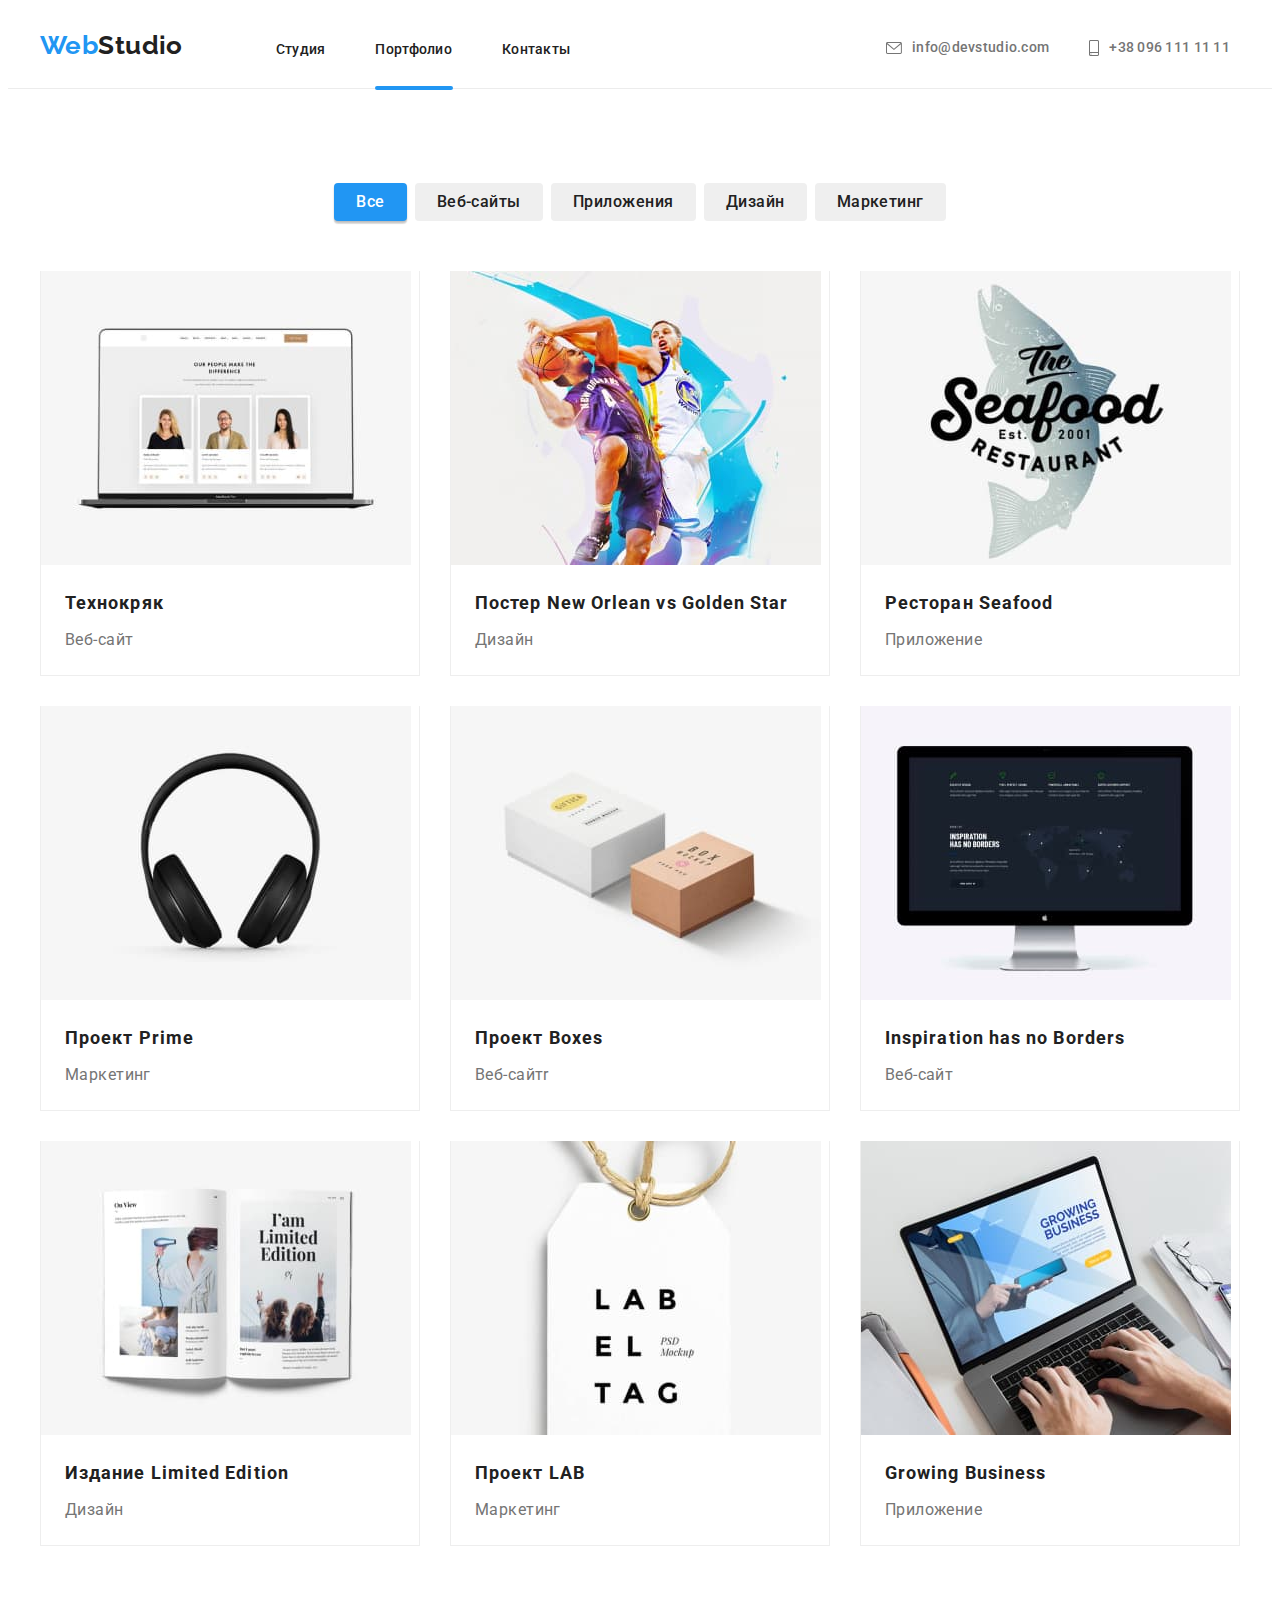
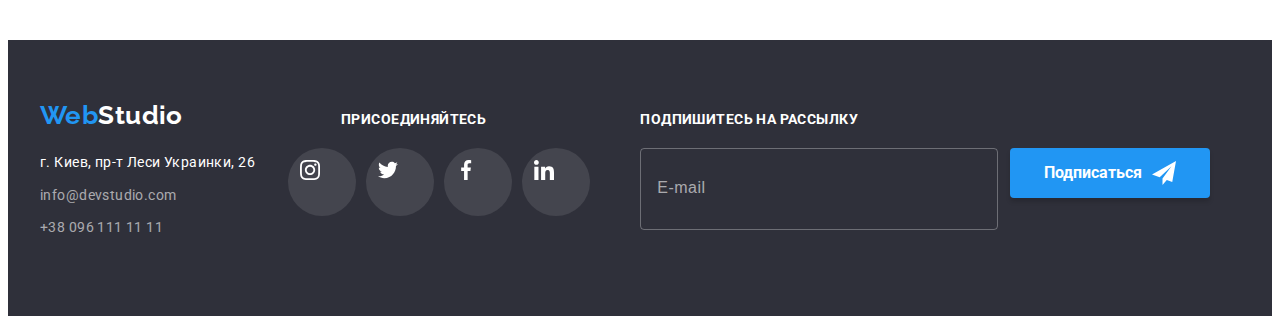
==== commit 3be74575: "add mobel-menu" ====
--- a/portfolio.html
+++ b/portfolio.html
@@ -52,7 +52,69 @@
                     </li>
                 </ul>
             </div>
+    <button type="button" class="menu-open-btn">
+        <svg class="" width="40" height="40">
+            <use href="./images/icons.svg#icon-menu_40px"></use>
+        </svg>
+    </button>
+    </div>
+    <!-- -------------МОБИЛЬНОЕ МЕНЮ -------------------->
+    <div class="mob-menu is-hidden">
+        <div class="container">
+            <div class="mob-menu-top">
+                <button type="button" class="menu-close-btn">
+                    <svg class="menu-close__icon" width="18.67" height="18.67">
+                        <use href="./images/icons.svg#icon-close-bt"></use>
+                    </svg></button>
+                <nav class="mob-menu__nav">
+                    <ul class="mob-menu__list list">
+                        <li class="mob-menu__item"><a href="./index.html" class="link">Студия</a></li>
+                        <li class="mob-menu__item"><a href="./portfolio.html" class="link mob-menu__current">Портфолио</a></li>
+                        <li class="mob-menu__item"><a href="" class="link">Контакты</a></li>
+                    </ul>
+                </nav>
+            </div>
+            <div class="mob-menu-bottom">
+                <div class="mob-menu-contact">
+                    <ul class="mob-menu-contact__list list">
+                        <li class="mob-menu-contact__item">
+                            <a href="tel:+380961111111" class="mob-menu__tel link">
+                                +38 096 111 11 11
+                            </a>
+                        </li>
+                        <li class="mob-menu-contact__item">
+                            <a href="mailto:info@devstudio.com" class="mob-menu__mail link">
+                                info@devstudio.com
+                            </a>
+                        </li>
+    
+                    </ul>
+                </div>
+                <ul class="mob-menu-media list">
+                    <li class="mob-menu-media__item">
+                        <a class="mob-menu-media__link link" href="">
+                            Instagram<span></span>
+                        </a>
+                    </li>
+                    <li class="mob-menu-media__item">
+                        <a class="mob-menu-media__link link" href="">
+                            Twitter<span></span>
+                        </a>
+                    </li>
+                    <li class="mob-menu-media__item">
+                        <a class="mob-menu-media__link link" href="">
+                            Facebook<span></span>
+                        </a>
+                    </li>
+                    <li class="mob-menu-media__item">
+                        <a class="mob-menu-media__link link" href="">
+                            LinkedIn
+                        </a>
+                    </li>
+                </ul>
+            </div>
         </div>
+    </div>
     </header>
 
     <main>
@@ -177,7 +239,7 @@
         </section>      
     </main>
     <!-------------- FOOTER ---------------------->
-    <!-- <footer class="footer">
+    <footer class="footer">
         <div class="container footer__block">
             <div>
                 <a href="/" class="logo-footer link ">
@@ -191,13 +253,13 @@
                             </a></li>
                         <li class="addres__item"><a href="mailto:info@devstudio.com"
                                 class="link addres__contact">info@devstudio.com</a></li>
-                        <li class="addres__item"><a href="tel:+380961111111" class="link addres__contact">+38 096 111 11 11</a>
+                        <li class="addres__item"><a href="tel:+380961111111" class="link addres__contact">+38 096 111 11
+                                11</a>
                         </li>
                     </ul>
                 </address>
             </div>
-            <div >
-    
+            <div>
                 <h2 class="footer__title">присоединяйтесь</h2>
                 <ul class="media media--footer list">
                     <li class="media__item">
@@ -227,28 +289,28 @@
                                 <use href="./images/icons.svg#icon-linkedin"></use>
                             </svg>
                         </a>
-    
                     </li>
                 </ul>
-    
-    
             </div>
             <div>
                 <h2 class="footer__title">Подпишитесь на рассылку</h2>
                 <form class="form-newsletter">
                     <label for="mail"></label>
                     <input class="form-newsletter__input" type="email" name="email" id="mail" placeholder="E-mail" />
-                    <button type="submit" class="btn btn__footer">Подписаться
-                        <svg class="btn__icon">
-                            <use href="./images/icons.svg#icon-plane"></use>
-                        </svg>
-                    </button>
+                    <div>
+                        <button type="submit" class="btn btn__footer">Подписаться
+                            <svg class="btn__icon">
+                                <use href="./images/icons.svg#icon-plane"></use>
+                            </svg>
+                        </button>
+                    </div>
     
                 </form>
             </div>
         </div>
     
-    </footer> -->
+    </footer>
+    <script src="./js/menu.js"></script>
 </body>
 
 </html>--- a/css/main.min.css
+++ b/css/main.min.css
@@ -1,2 +1,2 @@
-:root{--primary-tex-color: #212121;--title-text-color: #757575;--accent-color: #2196f3;--title-background-color: #ffffff;--botton-background-color: #f5f4fa;--fuuter-background-color: #2f303a;--prymary-background-color: #e5e5e5}.visually-hidden{position:absolute;white-space:nowrap;width:1px;height:1px;overflow:hidden;border:0;padding:0;clip:rect(0 0 0 0);clip-path:inset(50%);margin:-1px}body{color:var(--title-text-color);background-color:var(--primary-background-color);font-family:Roboto, sans-serif;font-size:14px;line-height:1.7;letter-spacing:0.03em}.list{list-style:none}.link{text-decoration:none}p,h1,h2,h3,h4,h5,h6{margin:0}ul{margin:0;padding-left:0}img{display:block;max-width:100%;height:auto}.container{width:100%;padding:0 15px 0 15px;margin:0 auto}@media screen and (min-width: 480px){.container{width:480px}}@media screen and (min-width: 768px){.container{width:768px}}@media screen and (min-width: 1200px){.container{width:1200px}}.btn{min-width:200px;height:50px;font-family:inherit;color:var(--title-background-color);background-color:var(--accent-color);box-shadow:0px 4px 4px rgba(0,0,0,0.15);font-weight:700;font-size:16px;line-height:1.88;border:none;border-radius:4px;cursor:pointer}.section-title{color:var(--primary-tex-color);font-size:36px;line-height:1.17;text-align:center;letter-spacing:0.03em}.logo{padding:16px 0;display:flex;color:var(--primary-tex-color);font-family:Raleway, sans-serif;font-weight:700;font-size:24px;line-height:1.17}@media screen and (min-width: 1200px){.logo{color:#000000;font-size:26px;line-height:1.2;padding:24px 0;margin-right:93px}}.logo__accent{color:var(--accent-color)}.media{display:inline-flex;margin-right:-10px;justify-content:center;align-items:center}.media__icon{width:20px;height:20px}.media__link{display:block;padding:12px 12px;width:44px;height:44px;color:#afb1b8;transition:color 250ms cubic-bezier(0.4, 0, 0.2, 1),background-color 250ms cubic-bezier(0.4, 0, 0.2, 1),border-radius 250ms cubic-bezier(0.4, 0, 0.2, 1)}.media__link:hover,.media__link:focus{background-color:var(--accent-color);color:var(--title-background-color);border-radius:50%}.media__icon{fill:currentColor}.media__item{margin-right:10px}.modal{position:absolute;top:50%;left:50%;transform:translate(-50%, -50%);max-width:450px;padding:40px;background-color:#ffffff;box-shadow:0px 1px 3px rgba(0,0,0,0.12),0px 1px 1px rgba(0,0,0,0.14),0px 2px 1px rgba(0,0,0,0.2);border-radius:4px;line-height:1.44;transition:transform 400ms cubic-bezier(0.39, 1.03, 0.82, 0.08)}.modal__title{margin-bottom:12px;font-weight:700;font-size:20px;line-height:1.15;text-align:center;letter-spacing:0.03em;color:#212121}.backdrop{position:fixed;top:0;left:0;width:100vw;height:100vh;background-color:rgba(0,0,0,0.2);transition:opacity 500ms, visibility 500ms}.backdrop.is-hidden{opacity:0;pointer-events:none;visibility:hidden}.close-button{display:flex;top:8px;right:8px;position:absolute;width:30px;height:30px;align-items:center;justify-content:center;border:1px solid rgba(0,0,0,0.1);border-radius:50%;cursor:pointer;color:#000000;background:#ffffff;font-weight:700;font-size:18px;line-height:1.44;transition:fill 250ms cubic-bezier(0.39, 1.03, 0.82, 0.08)}.close-button:focus,.close-button:hover{fill:var(--accent-color)}.modal__form{width:370px;margin-left:auto;margin-right:auto}.modal__comment{resize:none;padding:12px 16px;border:1px solid rgba(33,33,33,0.2);border-radius:4px;transition:border-color 250ms cubic-bezier(0.4, 0, 0.2, 1)}.modal__order:focus-within>.modal__comment{border-color:#2196f3}.modal__text{padding:11px 0 11px 42px;height:40px;line-height:1.2;border:1px solid rgba(33,33,33,0.2);border-radius:4px;transition:border-color 250ms cubic-bezier(0.4, 0, 0.2, 1)}.modal__text::placeholder{color:rgba(117,117,117,0.5)}.modal__order:focus-within>.modal__text{border-color:#2196f3}.modal__order{position:relative;display:flex;flex-direction:column;font-size:12px;color:#757575}.modal__order:not(:last-child){margin-bottom:10px}.modal__order .btn--form{width:40px;margin:0 auto}.modal__headline{margin-bottom:4px}.modal__icon{position:absolute;top:50%;left:12px;display:inline-flex;width:18px;height:18px;transition:fill 250ms cubic-bezier(0.4, 0, 0.2, 1)}.modal__order:focus-within>.modal__icon{fill:#2196f3}.agreement{display:flex;margin-top:10px;margin-bottom:30px}.agreement__check{display:flex;flex-wrap:wrap;align-items:center;font-size:12px}.agreement__contract{color:var(--accent-color)}.agreement__icon{display:flex;width:16px;height:15px;margin-right:8px;border:2px solid #212121;border-radius:4px}.agreement__checkbox:checked+.agreement__icon{background-color:var(--accent-color);border-color:var(--accent-color);background-image:url(../images/icon-check.svg);background-size:contain;background-origin:border-box;background-position:50% 50%}.header{height:60px;border-bottom:1px solid #ececec}@media screen and (min-width: 768px){.header{display:flex;height:80px;background-color:var(--title-background-color);font-weight:500;font-size:14px;line-height:1.14;border-bottom:1px solid #ececec}}@media screen and (min-width: 768px){.header__wrap{display:flex;justify-content:space-between;align-items:center}}@media screen and (min-width: 768px) and (min-width: 1200px){.header__wrap{justify-content:center}}@media screen and (min-width: 768px){.nav{display:flex;align-items:baseline}}@media screen and (min-width: 768px){.nav__list{display:flex;align-items:center;text-align:center;margin-left:88px}}@media screen and (min-width: 768px) and (min-width: 1200px){.nav__list{margin-left:auto}}@media screen and (min-width: 768px) and (min-width: 768px){.nav__list .link.current{color:var(--accent-color)}}@media screen and (min-width: 768px){.nav__list .link{display:flex;position:relative;padding:32px 0;color:var(--primary-tex-color);letter-spacing:0.02em;transition:color 250ms cubic-bezier(0.4, 0, 0.2, 1)}}@media screen and (min-width: 768px){.nav__list .link:hover,.nav__list .link:focus{color:var(--accent-color)}}@media screen and (min-width: 768px){.nav__item:not(:last-child){margin-right:50px}}@media screen and (min-width: 768px){.nav__current::after{content:"";position:absolute;bottom:0;width:48px;height:4px;background:#2196f3;border-radius:2px}}@media screen and (min-width: 768px){.nav__curret--portfolio::after{content:"";width:78px}}@media screen and (min-width: 768px){.contact{display:flex}}@media screen and (min-width: 768px) and (min-width: 1200px){.contact{margin-left:auto}}@media screen and (min-width: 768px){.contact__list{display:block;padding:21px 0;align-items:center}}@media screen and (min-width: 768px) and (min-width: 1200px){.contact__list{display:flex}}@media screen and (min-width: 768px){.contact__list .link{color:var(--title-text-color);font-size:12px;line-height:1.17;letter-spacing:0.02em;transition:color 250ms cubic-bezier(0.4, 0, 0.2, 1)}.contact__list .link:hover,.contact__list .link:focus{color:var(--accent-color)}}@media screen and (min-width: 1200px){.contact__list .link{display:flex;padding:32px 0;align-items:center;font-size:14px;line-height:1.14}}@media screen and (min-width: 768px){.contact__item{display:flex}.contact__item:not(:last-child){margin-bottom:10px}}@media screen and (min-width: 768px) and (min-width: 1200px){.contact__item{padding-right:10px;align-items:center;justify-content:center}.contact__item:not(:last-child){margin-right:30px;margin-bottom:0}}@media screen and (min-width: 768px){.contact__item .link{display:flex;align-items:center}}@media screen and (min-width: 768px){.contact__icon{fill:currentColor;margin-right:8px;align-items:center}}@media screen and (min-width: 1200px){.contact__icon{margin-right:10px}}@media screen and (max-width: 767px){.nav__list{display:none}.contact{display:none}}.hero{max-width:1600px;margin-bottom:60px;margin:0 auto;padding:118px 0;text-align:center;color:var(--title-background-color);background-color:var(--fuuter-background-color);background-image:linear-gradient(to right, rgba(47,48,58,0.4), rgba(47,48,58,0.4)),url(../images/fon-geroy.jpg);background-repeat:no-repeat;background-position:center;background-size:cover}.hero__title{margin-bottom:30px;font-weight:900;font-size:26px;line-height:1.62;letter-spacing:0.06em;text-transform:uppercase}@media screen and (min-width: 1200px){.hero__title{font-size:44px;line-height:1.36}}.hero__wrap{max-width:360px;margin:0 auto}@media screen and (min-width: 1200px){.hero__wrap{max-width:696px}}.features{padding-top:60px;padding-bottom:60px}@media screen and (min-width: 1200px){.features{padding-top:94px;padding-bottom:94px}}.features__list{margin-bottom:-30px}@media screen and (min-width: 768px){.features__list{display:flex;flex-wrap:wrap;margin-right:-30px}}.features__item{text-align:center;margin-bottom:30px}@media screen and (min-width: 768px){.features__item{width:calc(100% / 2 - 30px);margin-right:30px}}@media screen and (min-width: 1200px){.features__item{width:calc(100% / 4 - 30px)}}.features__img{border-radius:4px;background:var(--botton-background-color);margin-bottom:30px;padding:25px 100px}.features__icon{height:70px;width:70px}.features__title{margin-bottom:10px;color:var(--primary-tex-color);font-weight:700;font-size:14px;line-height:1.14;text-transform:uppercase}@media screen and (min-width: 768px){.features__title{text-align:left}}.features__text{text-align:left}@media screen and (max-width: 1199px){.classes{display:none}}@media screen and (min-width: 1200px){.classes{padding-bottom:94px}}@media screen and (min-width: 1200px){.section-title--classes{margin-bottom:50px}}@media screen and (min-width: 1200px){.classes__list{display:flex;margin-right:-30px}}@media screen and (min-width: 1200px){.classes__img{width:calc(100% / 3 - 30px);margin-right:30px}}@media screen and (min-width: 1200px){.items-thumb{position:relative}}@media screen and (min-width: 1200px){.classes__text{display:flex;position:absolute;bottom:0;height:70px;min-width:370px;color:var(--title-background-color);background:rgba(47,48,58,0.8);font-weight:700;font-size:14px;line-height:1.14;text-align:center;letter-spacing:0.03em;text-transform:uppercase;justify-content:center;align-items:center}}.team{padding-top:60px;padding-bottom:60px;background-color:var(--botton-background-color);text-align:center;letter-spacing:0.03em}@media screen and (min-width: 1200px){.team{padding-top:94px;padding-bottom:94px;line-height:1.17}}.section-title--team{font-size:28px;margin-bottom:30px}@media screen and (min-width: 1200px){.section-title--team{font-size:36px;margin-bottom:50px}}.team__list{margin-bottom:-30px}@media screen and (min-width: 768px){.team__list{display:flex;flex-wrap:wrap;margin-right:-30px}}.team__item{box-shadow:0px 1px 3px rgba(0,0,0,0.12),0px 1px 1px rgba(0,0,0,0.14),0px 2px 1px rgba(0,0,0,0.2);border-radius:0px 0px 4px 4px;border:1px solid #eeeeee;font-size:16px;line-height:1.19;margin-bottom:30px}@media screen and (min-width: 768px){.team__item{width:calc(100% / 2 - 30px);margin-right:30px;background-color:var(--title-background-color)}}@media screen and (min-width: 768px) and (min-width: 1200px){.team__item{width:calc(100% / 4 - 30px)}}.team__desc{padding:30px 0;background:var(--title-background-color)}.team__name{margin-bottom:10px;color:var(--primary-tex-color);font-weight:500;font-size:16px;line-height:1.19}.team__profession{margin-bottom:16px}.customers{padding-top:60px;padding-bottom:60px;text-align:center;width:100%}@media screen and (min-width: 1200px){.customers{padding-top:94px;padding-bottom:94px}}.section-title--customers{margin-bottom:30px;font-size:28px;line-height:1.18}@media screen and (min-width: 1200px){.section-title--customers{margin-bottom:50px;font-size:36px;line-height:1.17}}.customers__list{display:flex;flex-wrap:wrap;text-align:center;margin-right:-30px;margin-bottom:-30px}.customers__item{flex-basis:calc(100% / 2 - 30px);margin-right:30px;margin-bottom:30px}@media screen and (min-width: 768px){.customers__item{flex-basis:calc(100% / 3 - 30px)}}@media screen and (min-width: 1200px){.customers__item{flex-basis:calc(100% / 6 - 30px)}}.customers__icon{width:106px;height:60px;fill:currentColor}.customs__link{display:flex;height:92px;max-width:210px;align-items:center;justify-content:center;color:#afb1b8;border:none;border:1px solid #afb1b8;border-radius:4px;transition:color 250ms cubic-bezier(0.4, 0, 0.2, 1),border-color 250ms cubic-bezier(0.4, 0, 0.2, 1)}.customs__link:hover,.customs__link:focus{border-color:var(--accent-color);color:var(--accent-color)}.footer{text-align:center;background-color:var(--fuuter-background-color)}.footer__block{display:block;width:100%}.logo-footer{display:block;margin-bottom:20px;padding:60px 0 0 0;color:var(--title-background-color);font-family:Raleway, sans-serif;font-weight:700;font-size:24px;line-height:1.17}.addres{width:100%;padding-bottom:60px}.addres__link{color:var(--title-background-color);font-style:normal}.addres__contact{color:rgba(255,255,255,0.6)}.addres__item{display:block;font-style:normal}.addres__item:not(:last-child){margin-bottom:8px}.list .link{transition:color 250ms cubic-bezier(0.4, 0, 0.2, 1)}.list .link:hover,.list .link:focus{color:var(--accent-color)}.footer__title{width:100%;margin-bottom:20px;font-weight:700;color:var(--title-background-color);font-size:14px;line-height:1.14;letter-spacing:0.03em;text-transform:uppercase}.media--footer{padding-bottom:60px}.media__link--footer{background-color:rgba(255,255,255,0.1);border-radius:50%;color:#ffffff;transition:color 250ms cubic-bezier(0.4, 0, 0.2, 1),background-color 250ms cubic-bezier(0.4, 0, 0.2, 1),border-radius 250ms cubic-bezier(0.4, 0, 0.2, 1)}.media__link--footer:hover,.media__link--footer:focus{background-color:var(--accent-color);color:var(--title-background-color);border-radius:50%}.form-newsletter{padding-bottom:53px}.form-newsletter__input{width:100%;height:50px;margin-bottom:20px;padding:15px 0 15px 16px;border:1px solid rgba(255,255,255,0.3);background-color:transparent;border-radius:4px;color:#ffffff}.form-newsletter__input::placeholder{font-size:16px;line-height:1.25;letter-spacing:0.03em;color:rgba(255,255,255,0.6)}.btn__footer{display:inline-flex;align-items:center;justify-content:center}.btn__icon{width:24px;height:24px;margin-left:10px;align-items:baseline;fill:currentColor}.portfolio{padding-top:60px;padding-bottom:40px;text-align:center}@media screen and (min-width: 1200px){.portfolio{padding-bottom:94px;padding-top:94px}}.portfolio__button{padding:6px 22px;color:var(--primary-tex-color);font-family:Roboto, sans-serif;text-align:center;font-style:normal;font-weight:500;font-size:16px;line-height:1.62;cursor:pointer;border:none;border-radius:4px;letter-spacing:0.03em;transition:color 250ms cubic-bezier(0.4, 0, 0.2, 1),background-color 250ms cubic-bezier(0.4, 0, 0.2, 1),box-shadow 250ms cubic-bezier(0.4, 0, 0.2, 1)}.portfolio__button:hover,.portfolio__button:focus{color:var(--title-background-color);background-color:var(--accent-color);box-shadow:0px 3px 1px rgba(0,0,0,0.1),0px 1px 2px rgba(0,0,0,0.08),0px 2px 2px rgba(0,0,0,0.12)}.portfolio__button--current{color:var(--title-background-color);background-color:var(--accent-color);box-shadow:0px 3px 1px rgba(0,0,0,0.1),0px 1px 2px rgba(0,0,0,0.08),0px 2px 2px rgba(0,0,0,0.12)}.portfolio__nav{display:flex;flex-wrap:wrap;padding-bottom:50px;justify-content:flex-start;margin-bottom:-15px}@media screen and (min-width: 768px){.portfolio__nav{justify-content:center}}.portfolio__item{margin-bottom:15px}.portfolio__item:not(:last-child){margin-right:8px}.work{margin-right:-30px;margin-bottom:-30px;font-size:16px;line-height:1.87}@media screen and (min-width: 768px){.work{display:inline-flex;flex-wrap:wrap}}.work__item{margin-bottom:30px;box-sizing:border-box;border:1px solid #eeeeee;border-top:none;cursor:pointer;transition:border 250ms cubic-bezier(0.4, 0, 0.2, 1),box-shadow 250ms cubic-bezier(0.4, 0, 0.2, 1),transform 250ms cubic-bezier(0.4, 0, 0.2, 1)}.work__item:hover{border:1px solid #eeeeee;box-shadow:0px 1px 1px rgba(0,0,0,0.12),0px 4px 4px rgba(0,0,0,0.06),1px 4px 6px rgba(0,0,0,0.16)}@media screen and (min-width: 768px){.work__item{width:calc(100% / 2 - 30px);margin-right:30px}}@media screen and (min-width: 1200px){.work__item{width:calc(100% / 3 - 30px)}}.work__thumb{display:flex;position:relative;overflow:hidden}.work__uptext{position:absolute;top:0;left:0;height:100%;width:370px;padding:63px 24px;font-weight:400;font-size:18px;line-height:1.56;letter-spacing:0.03em;color:var(--title-background-color);background-color:rgba(33,150,243,0.9);transform:translatey(100%);transition:transform 250ms cubic-bezier(0.4, 0, 0.2, 1)}.work__item:hover .work__uptext{transform:translatey(0)}.work__desc{height:auto;padding:20px 24px;text-align:start}.work__type{margin-bottom:4px;color:var(--primary-tex-color);font-weight:700;font-size:18px;line-height:2;letter-spacing:0.06em}
+:root{--primary-tex-color: #212121;--title-text-color: #757575;--accent-color: #2196f3;--title-background-color: #ffffff;--botton-background-color: #f5f4fa;--fuuter-background-color: #2f303a;--prymary-background-color: #e5e5e5}.visually-hidden{position:absolute;white-space:nowrap;width:1px;height:1px;overflow:hidden;border:0;padding:0;clip:rect(0 0 0 0);clip-path:inset(50%);margin:-1px}body{color:var(--title-text-color);background-color:var(--primary-background-color);font-family:Roboto, sans-serif;font-size:14px;line-height:1.7;letter-spacing:0.03em}.list{list-style:none}.link{text-decoration:none}.is-hidden{opacity:0;pointer-events:none;visibility:hidden}p,h1,h2,h3,h4,h5,h6{margin:0}ul{margin:0;padding-left:0}img{display:block;max-width:100%;height:auto}.container{width:100%;padding:0 15px 0 15px;margin:0 auto}@media screen and (min-width: 480px){.container{width:480px}}@media screen and (min-width: 768px){.container{width:768px}}@media screen and (min-width: 1200px){.container{width:1200px}}.btn{min-width:200px;height:50px;font-family:inherit;color:var(--title-background-color);background-color:var(--accent-color);box-shadow:0px 4px 4px rgba(0,0,0,0.15);font-weight:700;font-size:16px;line-height:1.88;border:none;border-radius:4px;cursor:pointer}.section-title{color:var(--primary-tex-color);font-size:36px;line-height:1.17;text-align:center;letter-spacing:0.03em}.logo{padding:16px auto;display:inline-flex;color:var(--primary-tex-color);font-family:Raleway, sans-serif;font-weight:700;font-size:24px;line-height:1.17}@media screen and (min-width: 1200px){.logo{display:flex;color:#000000;font-size:26px;line-height:1.2;padding:24px 0;margin-right:93px}}.logo__accent{color:var(--accent-color)}.media{display:inline-flex;margin-right:-10px;justify-content:center;align-items:center}.media__icon{width:20px;height:20px}.media__link{display:block;padding:12px 12px;width:44px;height:44px;color:#afb1b8;transition:color 250ms cubic-bezier(0.4, 0, 0.2, 1),background-color 250ms cubic-bezier(0.4, 0, 0.2, 1),border-radius 250ms cubic-bezier(0.4, 0, 0.2, 1)}.media__link:hover,.media__link:focus{background-color:var(--accent-color);color:var(--title-background-color);border-radius:50%}.media__icon{fill:currentColor}.media__item{margin-right:10px}.modal{position:absolute;top:50%;left:50%;transform:translate(-50%, -50%);max-width:450px;padding:40px;background-color:#ffffff;box-shadow:0px 1px 3px rgba(0,0,0,0.12),0px 1px 1px rgba(0,0,0,0.14),0px 2px 1px rgba(0,0,0,0.2);border-radius:4px;line-height:1.44;transition:transform 400ms cubic-bezier(0.39, 1.03, 0.82, 0.08)}.modal__title{margin-bottom:12px;font-weight:700;font-size:20px;line-height:1.15;text-align:center;letter-spacing:0.03em;color:#212121}.backdrop{position:fixed;top:0;left:0;width:100vw;height:100vh;background-color:rgba(0,0,0,0.2);transition:opacity 500ms, visibility 500ms}.close-button{display:flex;top:8px;right:8px;position:absolute;width:30px;height:30px;align-items:center;justify-content:center;border:1px solid rgba(0,0,0,0.1);border-radius:50%;cursor:pointer;color:#000000;background:#ffffff;font-weight:700;font-size:18px;line-height:1.44;transition:fill 250ms cubic-bezier(0.39, 1.03, 0.82, 0.08)}.close-button:focus,.close-button:hover{fill:var(--accent-color)}.modal__form{width:370px;margin-left:auto;margin-right:auto}.modal__comment{resize:none;padding:12px 16px;border:1px solid rgba(33,33,33,0.2);border-radius:4px;transition:border-color 250ms cubic-bezier(0.4, 0, 0.2, 1)}.modal__order:focus-within>.modal__comment{border-color:#2196f3}.modal__text{padding:11px 0 11px 42px;height:40px;line-height:1.2;border:1px solid rgba(33,33,33,0.2);border-radius:4px;transition:border-color 250ms cubic-bezier(0.4, 0, 0.2, 1)}.modal__text::placeholder{color:rgba(117,117,117,0.5)}.modal__order:focus-within>.modal__text{border-color:#2196f3}.modal__order{position:relative;display:flex;flex-direction:column;font-size:12px;color:#757575}.modal__order:not(:last-child){margin-bottom:10px}.modal__order .btn--form{width:40px;margin:0 auto}.modal__headline{margin-bottom:4px}.modal__icon{position:absolute;top:50%;left:12px;display:inline-flex;width:18px;height:18px;transition:fill 250ms cubic-bezier(0.4, 0, 0.2, 1)}.modal__order:focus-within>.modal__icon{fill:#2196f3}.agreement{display:flex;margin-top:10px;margin-bottom:30px}.agreement__check{display:flex;flex-wrap:wrap;align-items:center;font-size:12px}.agreement__contract{color:var(--accent-color)}.agreement__icon{display:flex;width:16px;height:15px;margin-right:8px;border:2px solid #212121;border-radius:4px}.agreement__checkbox:checked+.agreement__icon{background-color:var(--accent-color);border-color:var(--accent-color);background-image:url(../images/icon-check.svg);background-size:contain;background-origin:border-box;background-position:50% 50%}.menu-close-btn{background-color:transparent;border:none;cursor:pointer;margin-left:auto;display:block;padding:11px;margin-bottom:8.33px}.mob-menu{display:flex;position:fixed;z-index:2;top:0;left:0;background:#FFFFFF;box-shadow:0px 4px 8px rgba(0,0,0,0.04),0px 2px 4px rgba(0,0,0,0.08),0px 1px 3px rgba(0,0,0,0.16);width:100vw;height:100vh}.mob-menu .container{display:flex;flex-direction:column;justify-content:space-between;padding:10px 15px 48px 40px;height:100%}.mob-menu__list{display:block;font-weight:500;font-size:40px;line-height:47px;letter-spacing:0.02em}.mob-menu__item:not(:last-child),.mob-menu-contact__item:not(:last-child){margin-bottom:32px}.link{color:#212121}.mob-menu__current{color:var(--accent-color)}.mob-menu-contact__list{display:block;padding-bottom:64px}.mob-menu__tel{font-weight:500;font-size:34px;line-height:1.18;letter-spacing:0.02em;color:var(--accent-color)}.mob-menu__tel:not(:last-child){margin-bottom:32px}.mob-menu__mail{font-weight:500;font-size:24px;line-height:1.17;letter-spacing:0.02em;color:#757575}.mob-menu-media{display:flex}.mob-menu-media__link{font-weight:500;font-size:18px;line-height:1.22;letter-spacing:0.02em;color:#2196F3}.mob-menu-media__link span{width:22px;height:0px;margin-left:10px;margin-right:10px;border:1px solid rgba(33,33,33,0.2);transform:rotate(90deg)}.header{height:60px;border-bottom:1px solid #ececec}@media screen and (min-width: 768px){.header{display:flex;height:80px;background-color:var(--title-background-color);font-weight:500;font-size:14px;line-height:1.14;border-bottom:1px solid #ececec}}@media screen and (min-width: 768px){.header__wrap{display:flex;justify-content:space-between;align-items:center}}@media screen and (min-width: 768px) and (min-width: 1200px){.header__wrap{justify-content:center}}@media screen and (min-width: 768px){.nav{display:flex;align-items:baseline}}@media screen and (min-width: 768px){.nav__list{display:flex;align-items:center;text-align:center;margin-left:88px}}@media screen and (min-width: 768px) and (min-width: 1200px){.nav__list{margin-left:auto}}@media screen and (min-width: 768px) and (min-width: 768px){.nav__list .link.current{color:var(--accent-color)}}@media screen and (min-width: 768px){.nav__list .link{display:flex;position:relative;padding:32px 0;color:var(--primary-tex-color);letter-spacing:0.02em;transition:color 250ms cubic-bezier(0.4, 0, 0.2, 1)}}@media screen and (min-width: 768px){.nav__list .link:hover,.nav__list .link:focus{color:var(--accent-color)}}@media screen and (min-width: 768px){.nav__item:not(:last-child){margin-right:50px}}@media screen and (min-width: 768px){.nav__current::after{content:"";position:absolute;bottom:0;width:48px;height:4px;background:#2196f3;border-radius:2px}}@media screen and (min-width: 768px){.nav__curret--portfolio::after{content:"";width:78px}}@media screen and (min-width: 768px){.contact{display:flex}}@media screen and (min-width: 768px) and (min-width: 1200px){.contact{margin-left:auto}}@media screen and (min-width: 768px){.contact__list{display:block;padding:21px 0;align-items:center}}@media screen and (min-width: 768px) and (min-width: 1200px){.contact__list{display:flex}}@media screen and (min-width: 768px){.contact__list .link{color:var(--title-text-color);font-size:12px;line-height:1.17;letter-spacing:0.02em;transition:color 250ms cubic-bezier(0.4, 0, 0.2, 1)}.contact__list .link:hover,.contact__list .link:focus{color:var(--accent-color)}}@media screen and (min-width: 1200px){.contact__list .link{display:flex;padding:32px 0;align-items:center;font-size:14px;line-height:1.14}}@media screen and (min-width: 768px){.contact__item{display:flex}.contact__item:not(:last-child){margin-bottom:10px}}@media screen and (min-width: 768px) and (min-width: 1200px){.contact__item{padding-right:10px;align-items:center;justify-content:center}.contact__item:not(:last-child){margin-right:30px;margin-bottom:0}}@media screen and (min-width: 768px){.contact__item .link{display:flex;align-items:center}}@media screen and (min-width: 768px){.contact__icon{fill:currentColor;margin-right:8px;align-items:center}}@media screen and (min-width: 1200px){.contact__icon{margin-right:10px;align-items:center}}@media screen and (max-width: 767px){.nav__list{display:none}.contact{display:none}}.menu-open-btn{background-color:transparent;border:none;display:flex;margin-left:auto;align-items:center;color:#212121;cursor:pointer}@media screen and (min-width: 768px){.menu-open-btn{display:none}}.header__wrap{display:flex;align-items:center;height:100%}.hero{max-width:1600px;margin-bottom:60px;margin:0 auto;padding:118px 0;text-align:center;color:var(--title-background-color);background-color:var(--fuuter-background-color);background-image:linear-gradient(to right, rgba(47,48,58,0.4), rgba(47,48,58,0.4)),url(../images/fon-geroy.jpg);background-repeat:no-repeat;background-position:center;background-size:cover}.hero__title{margin-bottom:30px;font-weight:900;font-size:26px;line-height:1.62;letter-spacing:0.06em;text-transform:uppercase}@media screen and (min-width: 1200px){.hero__title{font-size:44px;line-height:1.36}}.hero__wrap{max-width:360px;margin:0 auto}@media screen and (min-width: 1200px){.hero__wrap{max-width:696px}}.features{padding-top:60px;padding-bottom:60px}@media screen and (min-width: 1200px){.features{padding-top:94px;padding-bottom:94px}}.features__list{margin-bottom:-30px}@media screen and (min-width: 768px){.features__list{display:flex;flex-wrap:wrap;margin-right:-30px}}.features__item{text-align:center;margin-bottom:30px}@media screen and (min-width: 768px){.features__item{width:calc(100% / 2 - 30px);margin-right:30px}}@media screen and (min-width: 1200px){.features__item{width:calc(100% / 4 - 30px)}}.features__img{border-radius:4px;background:var(--botton-background-color);margin-bottom:30px;padding:25px 100px}.features__icon{height:70px;width:70px}.features__title{margin-bottom:10px;color:var(--primary-tex-color);font-weight:700;font-size:14px;line-height:1.14;text-transform:uppercase}@media screen and (min-width: 768px){.features__title{text-align:left}}.features__text{text-align:left}@media screen and (max-width: 1199px){.classes{display:none}}@media screen and (min-width: 1200px){.classes{padding-bottom:94px}}@media screen and (min-width: 1200px){.section-title--classes{margin-bottom:50px}}@media screen and (min-width: 1200px){.classes__list{display:flex;margin-right:-30px}}@media screen and (min-width: 1200px){.classes__img{width:calc(100% / 3 - 30px);margin-right:30px}}@media screen and (min-width: 1200px){.items-thumb{position:relative}}@media screen and (min-width: 1200px){.classes__text{display:flex;position:absolute;bottom:0;height:70px;min-width:370px;color:var(--title-background-color);background:rgba(47,48,58,0.8);font-weight:700;font-size:14px;line-height:1.14;text-align:center;letter-spacing:0.03em;text-transform:uppercase;justify-content:center;align-items:center}}.team{padding-top:60px;padding-bottom:60px;background-color:var(--botton-background-color);text-align:center;letter-spacing:0.03em}@media screen and (min-width: 1200px){.team{padding-top:94px;padding-bottom:94px;line-height:1.17}}.section-title--team{font-size:28px;margin-bottom:30px}@media screen and (min-width: 1200px){.section-title--team{font-size:36px;margin-bottom:50px}}.team__list{margin-bottom:-30px}@media screen and (min-width: 768px){.team__list{display:flex;flex-wrap:wrap;margin-right:-30px}}.team__item{box-shadow:0px 1px 3px rgba(0,0,0,0.12),0px 1px 1px rgba(0,0,0,0.14),0px 2px 1px rgba(0,0,0,0.2);border-radius:0px 0px 4px 4px;border:1px solid #eeeeee;font-size:16px;line-height:1.19;margin-bottom:30px}@media screen and (min-width: 768px){.team__item{width:calc(100% / 2 - 30px);margin-right:30px;background-color:var(--title-background-color)}}@media screen and (min-width: 768px) and (min-width: 1200px){.team__item{width:calc(100% / 4 - 30px)}}.team__desc{padding:30px 0;background:var(--title-background-color)}.team__name{margin-bottom:10px;color:var(--primary-tex-color);font-weight:500;font-size:16px;line-height:1.19}.team__profession{margin-bottom:16px}.customers{padding-top:60px;padding-bottom:60px;text-align:center}@media screen and (min-width: 1200px){.customers{padding-top:94px;padding-bottom:94px}}.section-title--customers{margin-bottom:30px;font-size:28px;line-height:1.18}@media screen and (min-width: 1200px){.section-title--customers{margin-bottom:50px;font-size:36px;line-height:1.17}}.customers__list{display:flex;flex-wrap:wrap;text-align:center;margin-left:-30px;margin-bottom:-30px}.customers__item{flex-basis:calc(100% / 2 - 30px);margin-left:30px;margin-bottom:30px}@media screen and (min-width: 768px){.customers__item{flex-basis:calc(100% / 3 - 30px)}}@media screen and (min-width: 1200px){.customers__item{flex-basis:calc(100% / 6 - 30px)}}.customers__icon{width:106px;height:60px;fill:currentColor}.customs__link{display:flex;height:92px;width:100%;align-items:center;justify-content:center;color:#afb1b8;border:none;border:1px solid #afb1b8;border-radius:4px;transition:color 250ms cubic-bezier(0.4, 0, 0.2, 1),border-color 250ms cubic-bezier(0.4, 0, 0.2, 1)}.customs__link:hover,.customs__link:focus{border-color:var(--accent-color);color:var(--accent-color)}.footer{text-align:center;background-color:var(--fuuter-background-color)}@media screen and (min-width: 1200px){.footer{text-align:start}}.footer__block{display:block;max-width:100%}@media screen and (min-width: 768px){.footer__block{display:flex;flex-wrap:wrap;align-content:center;justify-content:space-around;align-items:baseline}}@media screen and (min-width: 1200px){.footer__block{width:1200px;flex-wrap:nowrap;justify-content:flex-start}}.logo-footer{display:block;margin-bottom:20px;padding:60px 0 0 0;color:var(--title-background-color);font-family:Raleway, sans-serif;font-weight:700;font-size:24px;line-height:1.17}@media screen and (min-width: 1200px){.logo-footer{font-size:26px;line-height:1.2}}.addres{width:100%;padding-bottom:60px}@media screen and (min-width: 1200px){.addres{padding-right:70px}}.addres__link{color:var(--title-background-color);font-style:normal}.addres__contact{color:rgba(255,255,255,0.6)}.addres__item{display:block;font-style:normal}.addres__item:not(:last-child){margin-bottom:8px}@media screen and (min-width: 1200px){.addres__item:not(:last-child){margin-bottom:9px;width:231px}}.list .link{transition:color 250ms cubic-bezier(0.4, 0, 0.2, 1)}.list .link:hover,.list .link:focus{color:var(--accent-color)}.footer__title{width:100%;margin-bottom:20px;font-weight:700;color:var(--title-background-color);font-size:14px;line-height:1.14;letter-spacing:0.03em;text-transform:uppercase}@media screen and (min-width: 1200px){.footer__title{display:flex;margin-bottom:20px;margin-right:154px;padding-top:72px}}.media--footer{padding-bottom:60px;width:206px}@media screen and (min-width: 1200px){.media--footer{display:flex;padding-bottom:100px;margin-right:93px}}.media__link--footer{background-color:rgba(255,255,255,0.1);border-radius:50%;color:#ffffff;transition:color 250ms cubic-bezier(0.4, 0, 0.2, 1),background-color 250ms cubic-bezier(0.4, 0, 0.2, 1),border-radius 250ms cubic-bezier(0.4, 0, 0.2, 1)}.media__link--footer:hover,.media__link--footer:focus{background-color:var(--accent-color);color:var(--title-background-color);border-radius:50%}.form-newsletter{padding-bottom:53px}@media screen and (min-width: 768px){.form-newsletter{width:450px;flex-direction:column}}@media screen and (min-width: 768px) and (min-width: 1200px){.form-newsletter{display:flex;flex-direction:row;width:570px;margin-right:12px}}.form-newsletter .form-newsletter__input{width:100%;height:50px;margin-bottom:20px;padding:15px 0 15px 16px;border:1px solid rgba(255,255,255,0.3);background-color:transparent;border-radius:4px;color:#ffffff}.form-newsletter .form-newsletter__input::placeholder{font-size:16px;line-height:1.25;letter-spacing:0.03em;color:rgba(255,255,255,0.6)}@media screen and (min-width: 1200px){.wrap-mail{display:block}}@media screen and (min-width: 1200px){.form-newsletter__input{display:flex;width:100%;margin-right:12px;margin-bottom:0}}.btn__footer{display:inline-flex;align-items:center;justify-content:center}@media screen and (min-width: 1200px){.btn__footer{display:flex}}.btn__icon{width:24px;height:24px;margin-left:10px;align-items:baseline;fill:currentColor}.portfolio{padding-top:60px;padding-bottom:40px;text-align:center}@media screen and (min-width: 1200px){.portfolio{padding-bottom:94px;padding-top:94px}}.portfolio__button{padding:6px 22px;color:var(--primary-tex-color);font-family:Roboto, sans-serif;text-align:center;font-style:normal;font-weight:500;font-size:16px;line-height:1.62;cursor:pointer;border:none;border-radius:4px;letter-spacing:0.03em;transition:color 250ms cubic-bezier(0.4, 0, 0.2, 1),background-color 250ms cubic-bezier(0.4, 0, 0.2, 1),box-shadow 250ms cubic-bezier(0.4, 0, 0.2, 1)}.portfolio__button:hover,.portfolio__button:focus{color:var(--title-background-color);background-color:var(--accent-color);box-shadow:0px 3px 1px rgba(0,0,0,0.1),0px 1px 2px rgba(0,0,0,0.08),0px 2px 2px rgba(0,0,0,0.12)}.portfolio__button--current{color:var(--title-background-color);background-color:var(--accent-color);box-shadow:0px 3px 1px rgba(0,0,0,0.1),0px 1px 2px rgba(0,0,0,0.08),0px 2px 2px rgba(0,0,0,0.12)}.portfolio__nav{display:flex;flex-wrap:wrap;padding-bottom:50px;justify-content:flex-start;margin-bottom:-15px}@media screen and (min-width: 768px){.portfolio__nav{justify-content:center}}.portfolio__item{margin-bottom:15px}.portfolio__item:not(:last-child){margin-right:8px}.work{margin-bottom:-30px;font-size:16px;line-height:1.87}@media screen and (min-width: 768px){.work{margin-right:-30px;display:inline-flex;flex-wrap:wrap}}.work__item{margin-bottom:30px;box-sizing:border-box;border:1px solid #eeeeee;border-top:none;cursor:pointer;transition:border 250ms cubic-bezier(0.4, 0, 0.2, 1),box-shadow 250ms cubic-bezier(0.4, 0, 0.2, 1),transform 250ms cubic-bezier(0.4, 0, 0.2, 1)}.work__item:hover{border:1px solid #eeeeee;box-shadow:0px 1px 1px rgba(0,0,0,0.12),0px 4px 4px rgba(0,0,0,0.06),1px 4px 6px rgba(0,0,0,0.16)}@media screen and (min-width: 768px){.work__item{width:calc(100% / 2 - 30px);margin-right:30px}}@media screen and (min-width: 1200px){.work__item{width:calc(100% / 3 - 30px)}}.work__thumb{display:flex;position:relative;overflow:hidden}.work__uptext{position:absolute;top:0;left:0;height:100%;width:100%;padding:63px 24px;font-weight:400;font-size:18px;line-height:1.56;letter-spacing:0.03em;text-align:start;color:var(--title-background-color);background-color:rgba(33,150,243,0.9);transform:translatey(100%);transition:transform 250ms cubic-bezier(0.4, 0, 0.2, 1)}.work__item:hover .work__uptext{transform:translatey(0)}.work__desc{height:auto;padding:20px 24px;text-align:start}.work__type{margin-bottom:4px;color:var(--primary-tex-color);font-weight:700;font-size:18px;line-height:2;letter-spacing:0.06em}
 /*# sourceMappingURL=main.min.css.map */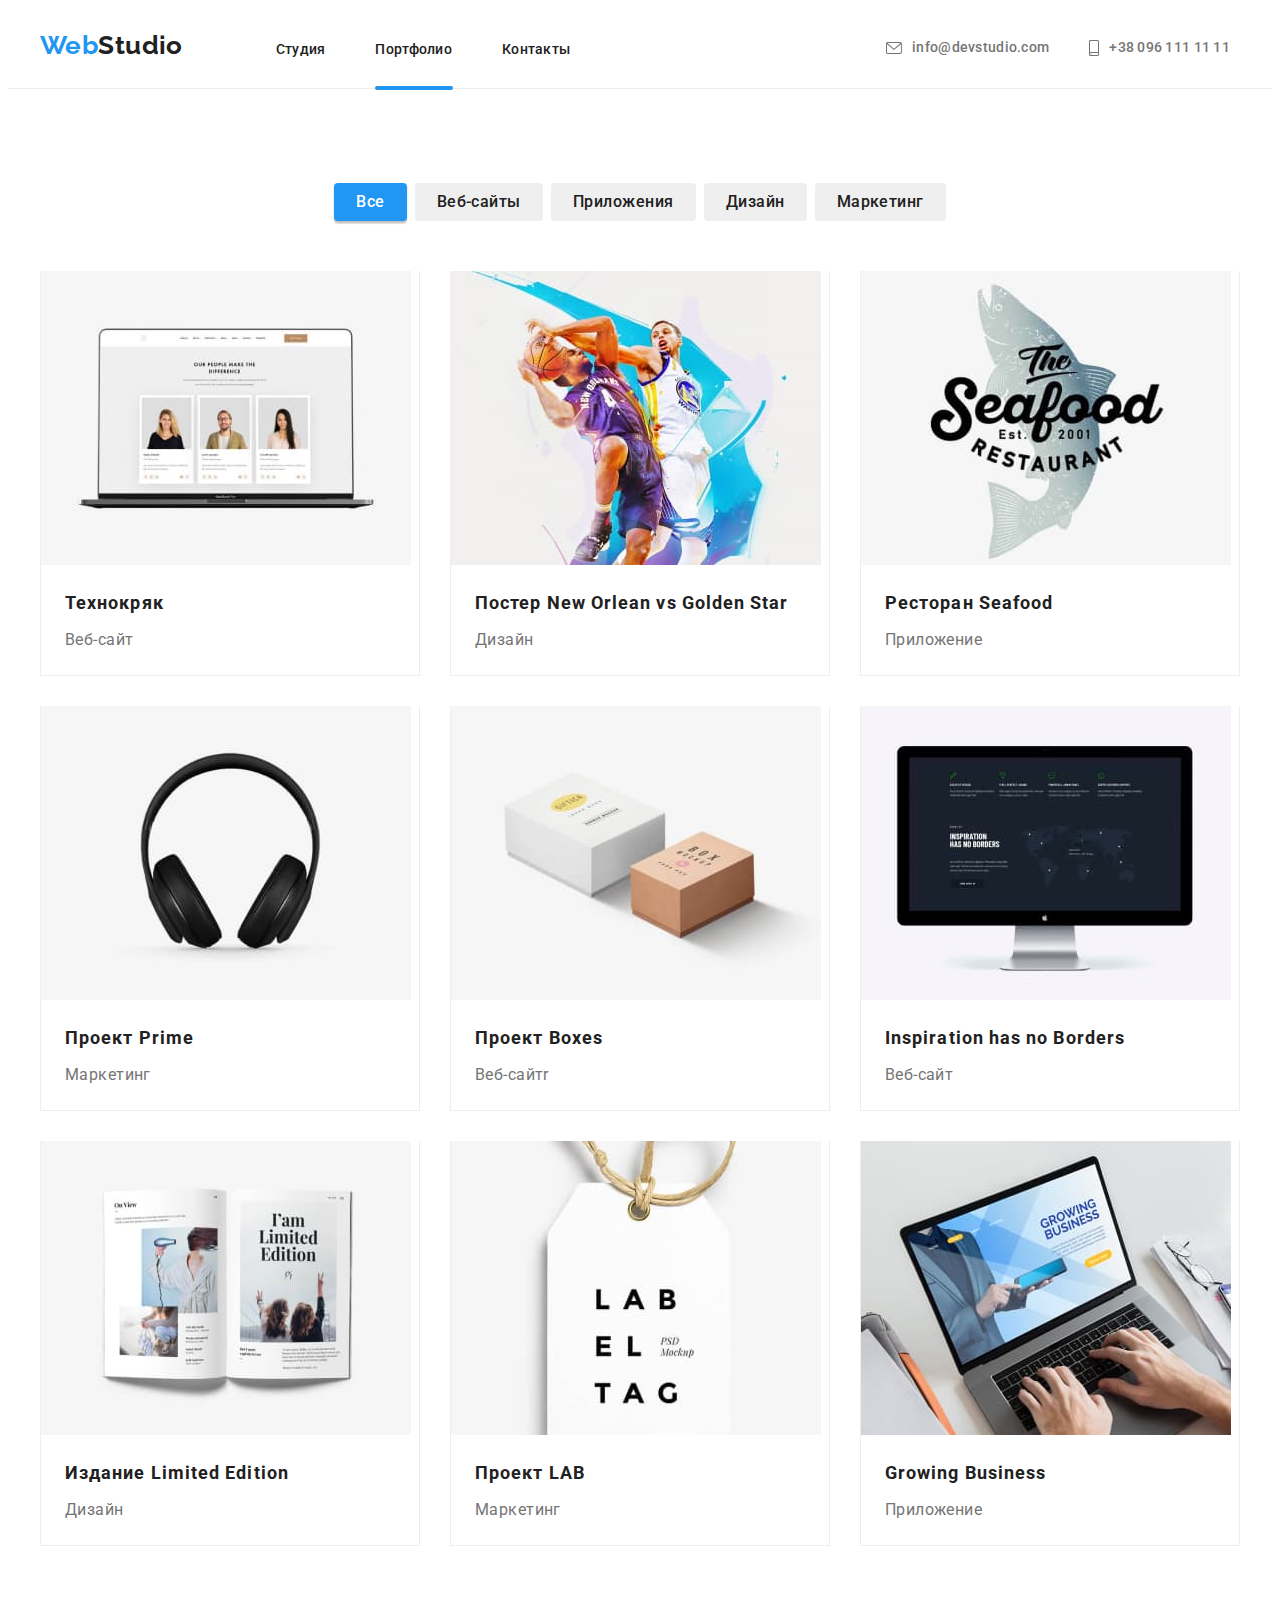
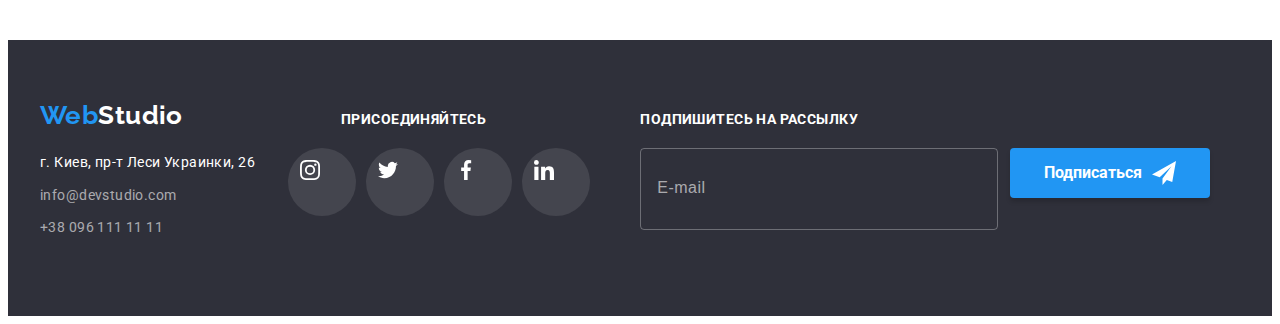
==== commit faaa1bd1: "add adaptive layout" ====
--- a/portfolio.html
+++ b/portfolio.html
@@ -142,7 +142,13 @@
             <ul class="work list">
                 <li class="work__item">
                     <div class="work__thumb">
-                    <img src="./images/prtfl.jpg" alt="Первый пример работы" width="370" height="294" />
+                        <picture>
+                            <source srcset="./images/prtfl.jpg 1x, ./images/prtfl2x.jpg 2x" media="(min-width:1200px)" />
+                            <source srcset="./images/prtfl-tab.jpg 1x, ./images/prtfl-tab-2x.jpg 2x" media="(min-width:768px)" />
+                            <source srcset="./images/prtfl-mob.jpg 1x, ./images/prtfl-mob2x.jpg 2x" media="(min-width:320px)" />
+                            <img src="./images/prtfl.jpg" alt="Первый пример работы" />
+                        </picture>
+                    
                     <p class="work__uptext">Ресурс предлагает комплексные предложения с разным уровнем функционала и сервисов. Все это позволит посетителю получить исчерпывающие сведения о компании или частном лице.</p>
                     </div>
                     <div class="work__desc">
@@ -152,7 +158,13 @@
                 </li>
                 <li class="work__item">
                     <div class="work__thumb">
-                    <img src="./images/prtfl1.jpg" alt="Второй пример работы" width="370" height="294" />
+                        <picture>
+                            <source srcset="./images/prtfl1.jpg 1x, ./images/prtfl1-2x.jpg 2x" media="(min-width:1200px)" />
+                            <source srcset="./images/prtfl-tab1.jpg 1x, ./images/prtfl-tab1-2x.jpg 2x" media="(min-width:768px)" />
+                            <source srcset="./images/prtfl-mob1.jpg 1x, ./images/prtfl-mob1-2x.jpg 2x" media="(min-width:320px)" />
+                        <img src="./images/prtfl1.jpg" alt="Второй пример работы" />
+                        </picture>
+                    
                     <p class="work__uptext">Ресурс предлагает комплексные предложения с разным уровнем функционала и сервисов. Все это позволит посетителю получить исчерпывающие сведения о компании или частном лице.</p>
                     </div>
                     <div class="work__desc">
@@ -162,7 +174,13 @@
                 </li>
                 <li class="work__item">
                     <div class="work__thumb">
-                    <img src="./images/prtfl2.jpg" alt="Третий пример работы" width="370" height="294" />
+                        <picture>
+                            <source srcset="./images/prtfl2.jpg 1x, ./images/prtfl2-2x.jpg 2x" media="(min-width:1200px)" />
+                            <source srcset="./images/prtfl-tab2.jpg 1x, ./images/prtfl-tab2-2x.jpg 2x" media="(min-width:768px)" />
+                            <source srcset="./images/prtfl-mob2.jpg 1x, ./images/prtfl-mob2-2x.jpg 2x" media="(min-width:320px)" />
+                            <img src="./images/prtfl2.jpg" alt="Третий пример работы" />
+                        </picture>
+                    
                     <p class="work__uptext">Ресурс предлагает комплексные предложения с разным уровнем функционала и сервисов. Все это позволит посетителю получить исчерпывающие сведения о компании или частном лице.</p>
                     </div>
                     <div class="work__desc">
@@ -172,7 +190,13 @@
                 </li>
                 <li class="work__item">
                     <div class="work__thumb">
-                    <img src="./images/prtfl3.jpg" alt="Четвертый пример работы" width="370" height="294" />
+                        <picture>
+                            <source srcset="./images/prtfl3.jpg 1x, ./images/prtfl3-2x.jpg 2x" media="(min-width:1200px)" />
+                            <source srcset="./images/prtfl-tab3.jpg 1x, ./images/prtfl-tab3-2x.jpg 2x" media="(min-width:768px)" />
+                            <source srcset="./images/prtfl-mob3.jpg 1x, ./images/prtfl-mob3-2x.jpg 2x" media="(min-width:320px)" />
+                            <img src="./images/prtfl3.jpg" alt="Четвертый пример работы" />
+                        </picture>
+                    
                     <p class="work__uptext">Ресурс предлагает комплексные предложения с разным уровнем функционала и сервисов. Все это позволит посетителю получить исчерпывающие сведения о компании или частном лице.</p>
                     </div>
                     <div class="work__desc">
@@ -183,7 +207,13 @@
             </li>
                 <li class="work__item">
                     <div class="work__thumb">
-                    <img src="./images/prtfl4.jpg" alt="Пятый пример работы" width="370" height="294" />
+                        <picture>
+                            <source srcset="./images/prtfl4.jpg 1x, ./images/prtfl4-2x.jpg 2x" media="(min-width:1200px)" />
+                            <source srcset="./images/prtfl-tab4.jpg 1x, ./images/prtfl-tab4-2x.jpg 2x" media="(min-width:768px)" />
+                            <source srcset="./images/prtfl-mob4.jpg 1x, ./images/prtfl-mob4-2x.jpg 2x" media="(min-width:320px)" />
+                            <img src="./images/prtfl4.jpg" alt="Пятый пример работы" />
+                        </picture>
+                    
                     <p class="work__uptext">Ресурс предлагает комплексные предложения с разным уровнем функционала и сервисов. Все это позволит посетителю получить исчерпывающие сведения о компании или частном лице.</p>
                     </div>
                     <div class="work__desc">
@@ -194,7 +224,13 @@
             </li>
                 <li class="work__item">
                     <div class="work__thumb">
-                    <img src="./images/prtfl5.jpg" alt="Шестой пример работы" width="370" height="294" />
+                        <picture>
+                            <source srcset="./images/prtfl5.jpg 1x, ./images/prtfl5-2x.jpg 2x" media="(min-width:1200px)" />
+                            <source srcset="./images/prtfl-tab5.jpg 1x, ./images/prtfl-tab5-2x.jpg 2x" media="(min-width:768px)" />
+                            <source srcset="./images/prtfl-mob5.jpg 1x, ./images/prtfl-mob5-2x.jpg 2x" media="(min-width:320px)" />
+                        <img src="./images/prtfl5.jpg" alt="Шестой пример работы" />
+                        </picture>
+                    
                     <p class="work__uptext">Ресурс предлагает комплексные предложения с разным уровнем функционала и сервисов. Все это позволит посетителю получить исчерпывающие сведения о компании или частном лице.</p>
                     </div>
                     <div class="work__desc">
@@ -205,7 +241,13 @@
             </li>
                 <li class="work__item">
                     <div class="work__thumb">
-                    <img src="./images/prtfl6.jpg" alt="Седьмой пример работы" width="370" height="294" />
+                        <picture>
+                            <source srcset="./images/prtfl6.jpg 1x, ./images/prtfl6-2x.jpg 2x" media="(min-width:1200px)" />
+                            <source srcset="./images/prtfl-tab6.jpg 1x, ./images/prtfl-tab6-2x.jpg 2x" media="(min-width:768px)" />
+                            <source srcset="./images/prtfl-mob6.jpg 1x, ./images/prtfl-mob6-2x.jpg 2x" media="(min-width:320px)" />
+                            <img src="./images/prtfl6.jpg" alt="Седьмой пример работы" />
+                        </picture>
+                    
                     <p class="work__uptext">Ресурс предлагает комплексные предложения с разным уровнем функционала и сервисов. Все это позволит посетителю получить исчерпывающие сведения о компании или частном лице.</p>
                     </div>
                     <div class="work__desc">
@@ -216,7 +258,13 @@
             </li>
                 <li class="work__item">
                     <div class="work__thumb">
-                    <img src="./images/prtfl7.jpg" alt="Восьмой пример работы" width="370" height="294" />
+                        <picture>
+                            <source srcset="./images/prtfl7.jpg 1x, ./images/prtfl7-2x.jpg 2x" media="(min-width:1200px)" />
+                            <source srcset="./images/prtfl-tab7.jpg 1x, ./images/prtfl-tab7-2x.jpg 2x" media="(min-width:768px)" />
+                            <source srcset="./images/prtfl-mob7.jpg 1x, ./images/prtfl-mob7-2x.jpg 2x" media="(min-width:320px)" />
+                            <img src="./images/prtfl7.jpg" alt="Восьмой пример работы" />
+                        </picture>
+                  
                 <p class="work__uptext">Ресурс предлагает комплексные предложения с разным уровнем функционала и сервисов. Все это позволит посетителю получить исчерпывающие сведения о компании или частном лице.</p>
                 </div>
                     <div class="work__desc">
@@ -226,7 +274,13 @@
             </li>
                 <li class="work__item">
                     <div class="work__thumb">
-                    <img src="./images/prtfl8.jpg" alt="Девятый пример работы" width="370" height="294" />
+                        <picture>
+                            <source srcset="./images/prtfl8.jpg 1x, ./images/prtfl8-2x.jpg 2x" media="(min-width:1200px)" />
+                            <source srcset="./images/prtfl-tab8.jpg 1x, ./images/prtfl-tab8-2x.jpg 2x" media="(min-width:768px)" />
+                            <source srcset="./images/prtfl-mob8.jpg 1x, ./images/prtfl-mob8-2x.jpg 2x" media="(min-width:320px)" />
+                            <img src="./images/prtfl8.jpg" alt="Девятый пример работы" />
+                        </picture>
+                    
                 <p class="work__uptext">Ресурс предлагает комплексные предложения с разным уровнем функционала и сервисов. Все это позволит посетителю получить исчерпывающие сведения о компании или частном лице.</p>
                 </div>
                     <div class="work__desc">
--- a/css/main.min.css
+++ b/css/main.min.css
@@ -1,2 +1,2 @@
-:root{--primary-tex-color: #212121;--title-text-color: #757575;--accent-color: #2196f3;--title-background-color: #ffffff;--botton-background-color: #f5f4fa;--fuuter-background-color: #2f303a;--prymary-background-color: #e5e5e5}.visually-hidden{position:absolute;white-space:nowrap;width:1px;height:1px;overflow:hidden;border:0;padding:0;clip:rect(0 0 0 0);clip-path:inset(50%);margin:-1px}body{color:var(--title-text-color);background-color:var(--primary-background-color);font-family:Roboto, sans-serif;font-size:14px;line-height:1.7;letter-spacing:0.03em}.list{list-style:none}.link{text-decoration:none}.is-hidden{opacity:0;pointer-events:none;visibility:hidden}p,h1,h2,h3,h4,h5,h6{margin:0}ul{margin:0;padding-left:0}img{display:block;max-width:100%;height:auto}.container{width:100%;padding:0 15px 0 15px;margin:0 auto}@media screen and (min-width: 480px){.container{width:480px}}@media screen and (min-width: 768px){.container{width:768px}}@media screen and (min-width: 1200px){.container{width:1200px}}.btn{min-width:200px;height:50px;font-family:inherit;color:var(--title-background-color);background-color:var(--accent-color);box-shadow:0px 4px 4px rgba(0,0,0,0.15);font-weight:700;font-size:16px;line-height:1.88;border:none;border-radius:4px;cursor:pointer}.section-title{color:var(--primary-tex-color);font-size:36px;line-height:1.17;text-align:center;letter-spacing:0.03em}.logo{padding:16px auto;display:inline-flex;color:var(--primary-tex-color);font-family:Raleway, sans-serif;font-weight:700;font-size:24px;line-height:1.17}@media screen and (min-width: 1200px){.logo{display:flex;color:#000000;font-size:26px;line-height:1.2;padding:24px 0;margin-right:93px}}.logo__accent{color:var(--accent-color)}.media{display:inline-flex;margin-right:-10px;justify-content:center;align-items:center}.media__icon{width:20px;height:20px}.media__link{display:block;padding:12px 12px;width:44px;height:44px;color:#afb1b8;transition:color 250ms cubic-bezier(0.4, 0, 0.2, 1),background-color 250ms cubic-bezier(0.4, 0, 0.2, 1),border-radius 250ms cubic-bezier(0.4, 0, 0.2, 1)}.media__link:hover,.media__link:focus{background-color:var(--accent-color);color:var(--title-background-color);border-radius:50%}.media__icon{fill:currentColor}.media__item{margin-right:10px}.modal{position:absolute;top:50%;left:50%;transform:translate(-50%, -50%);max-width:450px;padding:40px;background-color:#ffffff;box-shadow:0px 1px 3px rgba(0,0,0,0.12),0px 1px 1px rgba(0,0,0,0.14),0px 2px 1px rgba(0,0,0,0.2);border-radius:4px;line-height:1.44;transition:transform 400ms cubic-bezier(0.39, 1.03, 0.82, 0.08)}.modal__title{margin-bottom:12px;font-weight:700;font-size:20px;line-height:1.15;text-align:center;letter-spacing:0.03em;color:#212121}.backdrop{position:fixed;top:0;left:0;width:100vw;height:100vh;background-color:rgba(0,0,0,0.2);transition:opacity 500ms, visibility 500ms}.close-button{display:flex;top:8px;right:8px;position:absolute;width:30px;height:30px;align-items:center;justify-content:center;border:1px solid rgba(0,0,0,0.1);border-radius:50%;cursor:pointer;color:#000000;background:#ffffff;font-weight:700;font-size:18px;line-height:1.44;transition:fill 250ms cubic-bezier(0.39, 1.03, 0.82, 0.08)}.close-button:focus,.close-button:hover{fill:var(--accent-color)}.modal__form{width:370px;margin-left:auto;margin-right:auto}.modal__comment{resize:none;padding:12px 16px;border:1px solid rgba(33,33,33,0.2);border-radius:4px;transition:border-color 250ms cubic-bezier(0.4, 0, 0.2, 1)}.modal__order:focus-within>.modal__comment{border-color:#2196f3}.modal__text{padding:11px 0 11px 42px;height:40px;line-height:1.2;border:1px solid rgba(33,33,33,0.2);border-radius:4px;transition:border-color 250ms cubic-bezier(0.4, 0, 0.2, 1)}.modal__text::placeholder{color:rgba(117,117,117,0.5)}.modal__order:focus-within>.modal__text{border-color:#2196f3}.modal__order{position:relative;display:flex;flex-direction:column;font-size:12px;color:#757575}.modal__order:not(:last-child){margin-bottom:10px}.modal__order .btn--form{width:40px;margin:0 auto}.modal__headline{margin-bottom:4px}.modal__icon{position:absolute;top:50%;left:12px;display:inline-flex;width:18px;height:18px;transition:fill 250ms cubic-bezier(0.4, 0, 0.2, 1)}.modal__order:focus-within>.modal__icon{fill:#2196f3}.agreement{display:flex;margin-top:10px;margin-bottom:30px}.agreement__check{display:flex;flex-wrap:wrap;align-items:center;font-size:12px}.agreement__contract{color:var(--accent-color)}.agreement__icon{display:flex;width:16px;height:15px;margin-right:8px;border:2px solid #212121;border-radius:4px}.agreement__checkbox:checked+.agreement__icon{background-color:var(--accent-color);border-color:var(--accent-color);background-image:url(../images/icon-check.svg);background-size:contain;background-origin:border-box;background-position:50% 50%}.menu-close-btn{background-color:transparent;border:none;cursor:pointer;margin-left:auto;display:block;padding:11px;margin-bottom:8.33px}.mob-menu{display:flex;position:fixed;z-index:2;top:0;left:0;background:#FFFFFF;box-shadow:0px 4px 8px rgba(0,0,0,0.04),0px 2px 4px rgba(0,0,0,0.08),0px 1px 3px rgba(0,0,0,0.16);width:100vw;height:100vh}.mob-menu .container{display:flex;flex-direction:column;justify-content:space-between;padding:10px 15px 48px 40px;height:100%}.mob-menu__list{display:block;font-weight:500;font-size:40px;line-height:47px;letter-spacing:0.02em}.mob-menu__item:not(:last-child),.mob-menu-contact__item:not(:last-child){margin-bottom:32px}.link{color:#212121}.mob-menu__current{color:var(--accent-color)}.mob-menu-contact__list{display:block;padding-bottom:64px}.mob-menu__tel{font-weight:500;font-size:34px;line-height:1.18;letter-spacing:0.02em;color:var(--accent-color)}.mob-menu__tel:not(:last-child){margin-bottom:32px}.mob-menu__mail{font-weight:500;font-size:24px;line-height:1.17;letter-spacing:0.02em;color:#757575}.mob-menu-media{display:flex}.mob-menu-media__link{font-weight:500;font-size:18px;line-height:1.22;letter-spacing:0.02em;color:#2196F3}.mob-menu-media__link span{width:22px;height:0px;margin-left:10px;margin-right:10px;border:1px solid rgba(33,33,33,0.2);transform:rotate(90deg)}.header{height:60px;border-bottom:1px solid #ececec}@media screen and (min-width: 768px){.header{display:flex;height:80px;background-color:var(--title-background-color);font-weight:500;font-size:14px;line-height:1.14;border-bottom:1px solid #ececec}}@media screen and (min-width: 768px){.header__wrap{display:flex;justify-content:space-between;align-items:center}}@media screen and (min-width: 768px) and (min-width: 1200px){.header__wrap{justify-content:center}}@media screen and (min-width: 768px){.nav{display:flex;align-items:baseline}}@media screen and (min-width: 768px){.nav__list{display:flex;align-items:center;text-align:center;margin-left:88px}}@media screen and (min-width: 768px) and (min-width: 1200px){.nav__list{margin-left:auto}}@media screen and (min-width: 768px) and (min-width: 768px){.nav__list .link.current{color:var(--accent-color)}}@media screen and (min-width: 768px){.nav__list .link{display:flex;position:relative;padding:32px 0;color:var(--primary-tex-color);letter-spacing:0.02em;transition:color 250ms cubic-bezier(0.4, 0, 0.2, 1)}}@media screen and (min-width: 768px){.nav__list .link:hover,.nav__list .link:focus{color:var(--accent-color)}}@media screen and (min-width: 768px){.nav__item:not(:last-child){margin-right:50px}}@media screen and (min-width: 768px){.nav__current::after{content:"";position:absolute;bottom:0;width:48px;height:4px;background:#2196f3;border-radius:2px}}@media screen and (min-width: 768px){.nav__curret--portfolio::after{content:"";width:78px}}@media screen and (min-width: 768px){.contact{display:flex}}@media screen and (min-width: 768px) and (min-width: 1200px){.contact{margin-left:auto}}@media screen and (min-width: 768px){.contact__list{display:block;padding:21px 0;align-items:center}}@media screen and (min-width: 768px) and (min-width: 1200px){.contact__list{display:flex}}@media screen and (min-width: 768px){.contact__list .link{color:var(--title-text-color);font-size:12px;line-height:1.17;letter-spacing:0.02em;transition:color 250ms cubic-bezier(0.4, 0, 0.2, 1)}.contact__list .link:hover,.contact__list .link:focus{color:var(--accent-color)}}@media screen and (min-width: 1200px){.contact__list .link{display:flex;padding:32px 0;align-items:center;font-size:14px;line-height:1.14}}@media screen and (min-width: 768px){.contact__item{display:flex}.contact__item:not(:last-child){margin-bottom:10px}}@media screen and (min-width: 768px) and (min-width: 1200px){.contact__item{padding-right:10px;align-items:center;justify-content:center}.contact__item:not(:last-child){margin-right:30px;margin-bottom:0}}@media screen and (min-width: 768px){.contact__item .link{display:flex;align-items:center}}@media screen and (min-width: 768px){.contact__icon{fill:currentColor;margin-right:8px;align-items:center}}@media screen and (min-width: 1200px){.contact__icon{margin-right:10px;align-items:center}}@media screen and (max-width: 767px){.nav__list{display:none}.contact{display:none}}.menu-open-btn{background-color:transparent;border:none;display:flex;margin-left:auto;align-items:center;color:#212121;cursor:pointer}@media screen and (min-width: 768px){.menu-open-btn{display:none}}.header__wrap{display:flex;align-items:center;height:100%}.hero{max-width:1600px;margin-bottom:60px;margin:0 auto;padding:118px 0;text-align:center;color:var(--title-background-color);background-color:var(--fuuter-background-color);background-image:linear-gradient(to right, rgba(47,48,58,0.4), rgba(47,48,58,0.4)),url(../images/fon-geroy.jpg);background-repeat:no-repeat;background-position:center;background-size:cover}.hero__title{margin-bottom:30px;font-weight:900;font-size:26px;line-height:1.62;letter-spacing:0.06em;text-transform:uppercase}@media screen and (min-width: 1200px){.hero__title{font-size:44px;line-height:1.36}}.hero__wrap{max-width:360px;margin:0 auto}@media screen and (min-width: 1200px){.hero__wrap{max-width:696px}}.features{padding-top:60px;padding-bottom:60px}@media screen and (min-width: 1200px){.features{padding-top:94px;padding-bottom:94px}}.features__list{margin-bottom:-30px}@media screen and (min-width: 768px){.features__list{display:flex;flex-wrap:wrap;margin-right:-30px}}.features__item{text-align:center;margin-bottom:30px}@media screen and (min-width: 768px){.features__item{width:calc(100% / 2 - 30px);margin-right:30px}}@media screen and (min-width: 1200px){.features__item{width:calc(100% / 4 - 30px)}}.features__img{border-radius:4px;background:var(--botton-background-color);margin-bottom:30px;padding:25px 100px}.features__icon{height:70px;width:70px}.features__title{margin-bottom:10px;color:var(--primary-tex-color);font-weight:700;font-size:14px;line-height:1.14;text-transform:uppercase}@media screen and (min-width: 768px){.features__title{text-align:left}}.features__text{text-align:left}@media screen and (max-width: 1199px){.classes{display:none}}@media screen and (min-width: 1200px){.classes{padding-bottom:94px}}@media screen and (min-width: 1200px){.section-title--classes{margin-bottom:50px}}@media screen and (min-width: 1200px){.classes__list{display:flex;margin-right:-30px}}@media screen and (min-width: 1200px){.classes__img{width:calc(100% / 3 - 30px);margin-right:30px}}@media screen and (min-width: 1200px){.items-thumb{position:relative}}@media screen and (min-width: 1200px){.classes__text{display:flex;position:absolute;bottom:0;height:70px;min-width:370px;color:var(--title-background-color);background:rgba(47,48,58,0.8);font-weight:700;font-size:14px;line-height:1.14;text-align:center;letter-spacing:0.03em;text-transform:uppercase;justify-content:center;align-items:center}}.team{padding-top:60px;padding-bottom:60px;background-color:var(--botton-background-color);text-align:center;letter-spacing:0.03em}@media screen and (min-width: 1200px){.team{padding-top:94px;padding-bottom:94px;line-height:1.17}}.section-title--team{font-size:28px;margin-bottom:30px}@media screen and (min-width: 1200px){.section-title--team{font-size:36px;margin-bottom:50px}}.team__list{margin-bottom:-30px}@media screen and (min-width: 768px){.team__list{display:flex;flex-wrap:wrap;margin-right:-30px}}.team__item{box-shadow:0px 1px 3px rgba(0,0,0,0.12),0px 1px 1px rgba(0,0,0,0.14),0px 2px 1px rgba(0,0,0,0.2);border-radius:0px 0px 4px 4px;border:1px solid #eeeeee;font-size:16px;line-height:1.19;margin-bottom:30px}@media screen and (min-width: 768px){.team__item{width:calc(100% / 2 - 30px);margin-right:30px;background-color:var(--title-background-color)}}@media screen and (min-width: 768px) and (min-width: 1200px){.team__item{width:calc(100% / 4 - 30px)}}.team__desc{padding:30px 0;background:var(--title-background-color)}.team__name{margin-bottom:10px;color:var(--primary-tex-color);font-weight:500;font-size:16px;line-height:1.19}.team__profession{margin-bottom:16px}.customers{padding-top:60px;padding-bottom:60px;text-align:center}@media screen and (min-width: 1200px){.customers{padding-top:94px;padding-bottom:94px}}.section-title--customers{margin-bottom:30px;font-size:28px;line-height:1.18}@media screen and (min-width: 1200px){.section-title--customers{margin-bottom:50px;font-size:36px;line-height:1.17}}.customers__list{display:flex;flex-wrap:wrap;text-align:center;margin-left:-30px;margin-bottom:-30px}.customers__item{flex-basis:calc(100% / 2 - 30px);margin-left:30px;margin-bottom:30px}@media screen and (min-width: 768px){.customers__item{flex-basis:calc(100% / 3 - 30px)}}@media screen and (min-width: 1200px){.customers__item{flex-basis:calc(100% / 6 - 30px)}}.customers__icon{width:106px;height:60px;fill:currentColor}.customs__link{display:flex;height:92px;width:100%;align-items:center;justify-content:center;color:#afb1b8;border:none;border:1px solid #afb1b8;border-radius:4px;transition:color 250ms cubic-bezier(0.4, 0, 0.2, 1),border-color 250ms cubic-bezier(0.4, 0, 0.2, 1)}.customs__link:hover,.customs__link:focus{border-color:var(--accent-color);color:var(--accent-color)}.footer{text-align:center;background-color:var(--fuuter-background-color)}@media screen and (min-width: 1200px){.footer{text-align:start}}.footer__block{display:block;max-width:100%}@media screen and (min-width: 768px){.footer__block{display:flex;flex-wrap:wrap;align-content:center;justify-content:space-around;align-items:baseline}}@media screen and (min-width: 1200px){.footer__block{width:1200px;flex-wrap:nowrap;justify-content:flex-start}}.logo-footer{display:block;margin-bottom:20px;padding:60px 0 0 0;color:var(--title-background-color);font-family:Raleway, sans-serif;font-weight:700;font-size:24px;line-height:1.17}@media screen and (min-width: 1200px){.logo-footer{font-size:26px;line-height:1.2}}.addres{width:100%;padding-bottom:60px}@media screen and (min-width: 1200px){.addres{padding-right:70px}}.addres__link{color:var(--title-background-color);font-style:normal}.addres__contact{color:rgba(255,255,255,0.6)}.addres__item{display:block;font-style:normal}.addres__item:not(:last-child){margin-bottom:8px}@media screen and (min-width: 1200px){.addres__item:not(:last-child){margin-bottom:9px;width:231px}}.list .link{transition:color 250ms cubic-bezier(0.4, 0, 0.2, 1)}.list .link:hover,.list .link:focus{color:var(--accent-color)}.footer__title{width:100%;margin-bottom:20px;font-weight:700;color:var(--title-background-color);font-size:14px;line-height:1.14;letter-spacing:0.03em;text-transform:uppercase}@media screen and (min-width: 1200px){.footer__title{display:flex;margin-bottom:20px;margin-right:154px;padding-top:72px}}.media--footer{padding-bottom:60px;width:206px}@media screen and (min-width: 1200px){.media--footer{display:flex;padding-bottom:100px;margin-right:93px}}.media__link--footer{background-color:rgba(255,255,255,0.1);border-radius:50%;color:#ffffff;transition:color 250ms cubic-bezier(0.4, 0, 0.2, 1),background-color 250ms cubic-bezier(0.4, 0, 0.2, 1),border-radius 250ms cubic-bezier(0.4, 0, 0.2, 1)}.media__link--footer:hover,.media__link--footer:focus{background-color:var(--accent-color);color:var(--title-background-color);border-radius:50%}.form-newsletter{padding-bottom:53px}@media screen and (min-width: 768px){.form-newsletter{width:450px;flex-direction:column}}@media screen and (min-width: 768px) and (min-width: 1200px){.form-newsletter{display:flex;flex-direction:row;width:570px;margin-right:12px}}.form-newsletter .form-newsletter__input{width:100%;height:50px;margin-bottom:20px;padding:15px 0 15px 16px;border:1px solid rgba(255,255,255,0.3);background-color:transparent;border-radius:4px;color:#ffffff}.form-newsletter .form-newsletter__input::placeholder{font-size:16px;line-height:1.25;letter-spacing:0.03em;color:rgba(255,255,255,0.6)}@media screen and (min-width: 1200px){.wrap-mail{display:block}}@media screen and (min-width: 1200px){.form-newsletter__input{display:flex;width:100%;margin-right:12px;margin-bottom:0}}.btn__footer{display:inline-flex;align-items:center;justify-content:center}@media screen and (min-width: 1200px){.btn__footer{display:flex}}.btn__icon{width:24px;height:24px;margin-left:10px;align-items:baseline;fill:currentColor}.portfolio{padding-top:60px;padding-bottom:40px;text-align:center}@media screen and (min-width: 1200px){.portfolio{padding-bottom:94px;padding-top:94px}}.portfolio__button{padding:6px 22px;color:var(--primary-tex-color);font-family:Roboto, sans-serif;text-align:center;font-style:normal;font-weight:500;font-size:16px;line-height:1.62;cursor:pointer;border:none;border-radius:4px;letter-spacing:0.03em;transition:color 250ms cubic-bezier(0.4, 0, 0.2, 1),background-color 250ms cubic-bezier(0.4, 0, 0.2, 1),box-shadow 250ms cubic-bezier(0.4, 0, 0.2, 1)}.portfolio__button:hover,.portfolio__button:focus{color:var(--title-background-color);background-color:var(--accent-color);box-shadow:0px 3px 1px rgba(0,0,0,0.1),0px 1px 2px rgba(0,0,0,0.08),0px 2px 2px rgba(0,0,0,0.12)}.portfolio__button--current{color:var(--title-background-color);background-color:var(--accent-color);box-shadow:0px 3px 1px rgba(0,0,0,0.1),0px 1px 2px rgba(0,0,0,0.08),0px 2px 2px rgba(0,0,0,0.12)}.portfolio__nav{display:flex;flex-wrap:wrap;padding-bottom:50px;justify-content:flex-start;margin-bottom:-15px}@media screen and (min-width: 768px){.portfolio__nav{justify-content:center}}.portfolio__item{margin-bottom:15px}.portfolio__item:not(:last-child){margin-right:8px}.work{margin-bottom:-30px;font-size:16px;line-height:1.87}@media screen and (min-width: 768px){.work{margin-right:-30px;display:inline-flex;flex-wrap:wrap}}.work__item{margin-bottom:30px;box-sizing:border-box;border:1px solid #eeeeee;border-top:none;cursor:pointer;transition:border 250ms cubic-bezier(0.4, 0, 0.2, 1),box-shadow 250ms cubic-bezier(0.4, 0, 0.2, 1),transform 250ms cubic-bezier(0.4, 0, 0.2, 1)}.work__item:hover{border:1px solid #eeeeee;box-shadow:0px 1px 1px rgba(0,0,0,0.12),0px 4px 4px rgba(0,0,0,0.06),1px 4px 6px rgba(0,0,0,0.16)}@media screen and (min-width: 768px){.work__item{width:calc(100% / 2 - 30px);margin-right:30px}}@media screen and (min-width: 1200px){.work__item{width:calc(100% / 3 - 30px)}}.work__thumb{display:flex;position:relative;overflow:hidden}.work__uptext{position:absolute;top:0;left:0;height:100%;width:100%;padding:63px 24px;font-weight:400;font-size:18px;line-height:1.56;letter-spacing:0.03em;text-align:start;color:var(--title-background-color);background-color:rgba(33,150,243,0.9);transform:translatey(100%);transition:transform 250ms cubic-bezier(0.4, 0, 0.2, 1)}.work__item:hover .work__uptext{transform:translatey(0)}.work__desc{height:auto;padding:20px 24px;text-align:start}.work__type{margin-bottom:4px;color:var(--primary-tex-color);font-weight:700;font-size:18px;line-height:2;letter-spacing:0.06em}
+:root{--primary-tex-color: #212121;--title-text-color: #757575;--accent-color: #2196f3;--title-background-color: #ffffff;--botton-background-color: #f5f4fa;--fuuter-background-color: #2f303a;--prymary-background-color: #e5e5e5}.visually-hidden{position:absolute;white-space:nowrap;width:1px;height:1px;overflow:hidden;border:0;padding:0;clip:rect(0 0 0 0);clip-path:inset(50%);margin:-1px}body{color:var(--title-text-color);background-color:var(--primary-background-color);font-family:Roboto, sans-serif;font-size:14px;line-height:1.7;letter-spacing:0.03em}.list{list-style:none}.link{text-decoration:none}.is-hidden{opacity:0;pointer-events:none;visibility:hidden}p,h1,h2,h3,h4,h5,h6{margin:0}ul{margin:0;padding-left:0}img{display:block;max-width:100%;height:auto}.container{width:100%;padding:0 15px 0 15px;margin:0 auto}@media screen and (min-width: 480px){.container{width:480px}}@media screen and (min-width: 768px){.container{width:768px}}@media screen and (min-width: 1200px){.container{width:1200px}}.btn{min-width:200px;height:50px;font-family:inherit;color:var(--title-background-color);background-color:var(--accent-color);box-shadow:0px 4px 4px rgba(0,0,0,0.15);font-weight:700;font-size:16px;line-height:1.88;border:none;border-radius:4px;cursor:pointer}.section-title{color:var(--primary-tex-color);font-size:36px;line-height:1.17;text-align:center;letter-spacing:0.03em}.logo{padding:16px auto;display:inline-flex;color:var(--primary-tex-color);font-family:Raleway, sans-serif;font-weight:700;font-size:24px;line-height:1.17}@media screen and (min-width: 1200px){.logo{display:flex;color:#000000;font-size:26px;line-height:1.2;padding:24px 0;margin-right:93px}}.logo__accent{color:var(--accent-color)}.media{display:inline-flex;margin-right:-10px;justify-content:center;align-items:center}.media__icon{width:20px;height:20px}.media__link{display:block;padding:12px 12px;width:44px;height:44px;color:#afb1b8;transition:color 250ms cubic-bezier(0.4, 0, 0.2, 1),background-color 250ms cubic-bezier(0.4, 0, 0.2, 1),border-radius 250ms cubic-bezier(0.4, 0, 0.2, 1)}.media__link:hover,.media__link:focus{background-color:var(--accent-color);color:var(--title-background-color);border-radius:50%}.media__icon{fill:currentColor}.media__item{margin-right:10px}.modal{position:absolute;top:50%;left:50%;transform:translate(-50%, -50%);max-width:450px;padding:40px;background-color:#ffffff;box-shadow:0px 1px 3px rgba(0,0,0,0.12),0px 1px 1px rgba(0,0,0,0.14),0px 2px 1px rgba(0,0,0,0.2);border-radius:4px;line-height:1.44;transition:transform 400ms cubic-bezier(0.39, 1.03, 0.82, 0.08)}@media screen and (min-width: 1200px){.modal{max-width:528px}}.modal__title{margin-bottom:12px;font-weight:700;font-size:20px;line-height:1.15;text-align:center;letter-spacing:0.03em;color:#212121}.backdrop{position:fixed;top:0;left:0;width:100vw;height:100vh;background-color:rgba(0,0,0,0.2);transition:opacity 500ms, visibility 500ms}.close-button{display:flex;top:8px;right:8px;position:absolute;width:30px;height:30px;align-items:center;justify-content:center;border:1px solid rgba(0,0,0,0.1);border-radius:50%;cursor:pointer;color:#000000;background:#ffffff;font-weight:700;font-size:18px;line-height:1.44;transition:fill 250ms cubic-bezier(0.39, 1.03, 0.82, 0.08)}.close-button:focus,.close-button:hover{fill:var(--accent-color)}.modal__form{width:370px;margin-left:auto;margin-right:auto}@media screen and (min-width: 1200px){.modal__form{width:448px}}.modal__comment{resize:none;padding:12px 16px;border:1px solid rgba(33,33,33,0.2);border-radius:4px;transition:border-color 250ms cubic-bezier(0.4, 0, 0.2, 1)}.modal__order:focus-within>.modal__comment{border-color:#2196f3}.modal__text{padding:11px 0 11px 42px;height:40px;line-height:1.2;border:1px solid rgba(33,33,33,0.2);border-radius:4px;transition:border-color 250ms cubic-bezier(0.4, 0, 0.2, 1)}.modal__text::placeholder{color:rgba(117,117,117,0.5)}.modal__order:focus-within>.modal__text{border-color:#2196f3}.modal__order{position:relative;display:flex;flex-direction:column;font-size:12px;color:#757575}.modal__order:not(:last-child){margin-bottom:10px}.modal__order .btn--form{width:40px;margin:0 auto}.modal__headline{margin-bottom:4px}.modal__icon{position:absolute;top:50%;left:12px;display:inline-flex;width:18px;height:18px;transition:fill 250ms cubic-bezier(0.4, 0, 0.2, 1)}.modal__order:focus-within>.modal__icon{fill:#2196f3}.agreement{display:flex;margin-top:10px;margin-bottom:30px}@media screen and (min-width: 1200px){.agreement{justify-content:center;align-items:center}}.agreement__check{display:flex;flex-wrap:wrap;align-items:center;font-size:12px}@media screen and (min-width: 1200px){.agreement__check{margin-left:8px;font-size:14px}}.agreement__contract{color:var(--accent-color)}.agreement__icon{display:flex;width:16px;height:15px;margin-right:8px;border:2px solid #212121;border-radius:4px}@media screen and (min-width: 1200px){.agreement__icon{margin-right:8.38px}}.agreement__checkbox:checked+.agreement__icon{background-color:var(--accent-color);border-color:var(--accent-color);background-image:url(../images/icon-check.svg);background-size:contain;background-origin:border-box;background-position:50% 50%}.menu-close-btn{background-color:transparent;border:none;cursor:pointer;margin-left:auto;display:block;padding:11px;margin-bottom:8.33px;color:#212121}.menu-close-btn:hover,.menu-close-btn:focus{color:var(--accent-color)}.menu-close__icon{fill:currentColor}.mob-menu{display:flex;position:fixed;z-index:2;top:0;left:0;background:#FFFFFF;color:#212121;box-shadow:0px 4px 8px rgba(0,0,0,0.04),0px 2px 4px rgba(0,0,0,0.08),0px 1px 3px rgba(0,0,0,0.16);width:100vw;height:100vh}.mob-menu .container{display:flex;flex-direction:column;justify-content:space-between;padding:10px 15px 48px 40px;height:100%}.mob-menu__list{display:block;font-weight:500;font-size:40px;line-height:47px;letter-spacing:0.02em}.mob-menu__item:not(:last-child),.mob-menu-contact__item:not(:last-child){margin-bottom:32px}.link{color:#212121}.mob-menu__current{color:var(--accent-color)}.mob-menu-contact__list{display:block;padding-bottom:64px}.mob-menu__tel{font-weight:500;font-size:34px;line-height:1.18;letter-spacing:0.02em;color:var(--accent-color)}.mob-menu__tel:not(:last-child){margin-bottom:32px}.mob-menu__mail{font-weight:500;font-size:24px;line-height:1.17;letter-spacing:0.02em;color:#757575}.mob-menu-media{display:flex}.mob-menu-media__link{font-weight:500;font-size:18px;line-height:1.22;letter-spacing:0.02em;color:#2196F3}.mob-menu-media__link span{width:22px;height:0px;margin-left:10px;margin-right:10px;border:1px solid rgba(33,33,33,0.2);transform:rotate(90deg)}.header{height:60px;border-bottom:1px solid #ececec}@media screen and (min-width: 768px){.header{display:flex;height:80px;background-color:var(--title-background-color);font-weight:500;font-size:14px;line-height:1.14;border-bottom:1px solid #ececec}}@media screen and (min-width: 768px){.header__wrap{display:flex;justify-content:space-between;align-items:center}}@media screen and (min-width: 768px) and (min-width: 1200px){.header__wrap{justify-content:center}}@media screen and (min-width: 768px){.nav{display:flex;align-items:baseline}}@media screen and (min-width: 768px){.nav__list{display:flex;align-items:center;text-align:center;margin-left:88px}}@media screen and (min-width: 768px) and (min-width: 1200px){.nav__list{margin-left:auto}}@media screen and (min-width: 768px) and (min-width: 768px){.nav__list .link.current{color:var(--accent-color)}}@media screen and (min-width: 768px){.nav__list .link{display:flex;position:relative;padding:32px 0;color:var(--primary-tex-color);letter-spacing:0.02em;transition:color 250ms cubic-bezier(0.4, 0, 0.2, 1)}}@media screen and (min-width: 768px){.nav__list .link:hover,.nav__list .link:focus{color:var(--accent-color)}}@media screen and (min-width: 768px){.nav__item:not(:last-child){margin-right:50px}}@media screen and (min-width: 768px){.nav__current::after{content:"";position:absolute;bottom:0;width:48px;height:4px;background:#2196f3;border-radius:2px}}@media screen and (min-width: 768px){.nav__curret--portfolio::after{content:"";width:78px}}@media screen and (min-width: 768px){.contact{display:flex}}@media screen and (min-width: 768px) and (min-width: 1200px){.contact{margin-left:auto}}@media screen and (min-width: 768px){.contact__list{display:block;padding:21px 0;align-items:center}}@media screen and (min-width: 768px) and (min-width: 1200px){.contact__list{display:flex}}@media screen and (min-width: 768px){.contact__list .link{color:var(--title-text-color);font-size:12px;line-height:1.17;letter-spacing:0.02em;transition:color 250ms cubic-bezier(0.4, 0, 0.2, 1)}.contact__list .link:hover,.contact__list .link:focus{color:var(--accent-color)}}@media screen and (min-width: 1200px){.contact__list .link{display:flex;padding:32px 0;align-items:center;font-size:14px;line-height:1.14}}@media screen and (min-width: 768px){.contact__item{display:flex}.contact__item:not(:last-child){margin-bottom:10px}}@media screen and (min-width: 768px) and (min-width: 1200px){.contact__item{padding-right:10px;align-items:center;justify-content:center}.contact__item:not(:last-child){margin-right:30px;margin-bottom:0}}@media screen and (min-width: 768px){.contact__item .link{display:flex;align-items:center}}@media screen and (min-width: 768px){.contact__icon{fill:currentColor;margin-right:8px;align-items:center}}@media screen and (min-width: 1200px){.contact__icon{margin-right:10px;align-items:center}}@media screen and (max-width: 767px){.nav__list{display:none}.contact{display:none}}.menu-open-btn{background-color:transparent;border:none;display:flex;margin-left:auto;align-items:center;color:#212121;cursor:pointer}.menu-open-btn:hover,.menu-open-btn:focus{color:var(--accent-color)}@media screen and (min-width: 768px){.menu-open-btn{display:none}}.menu-open_icon{fill:currentColor}.header__wrap{display:flex;align-items:center;height:100%}.hero{max-width:1600px;margin-bottom:60px;margin:0 auto;padding:118px 0;text-align:center;color:var(--title-background-color);background-color:var(--fuuter-background-color);background-image:linear-gradient(to right, rgba(47,48,58,0.4), rgba(47,48,58,0.4)),url(../images/fon-geroy-mob.jpg);background-repeat:no-repeat;background-position:center;background-size:cover}@media (min-device-pixel-ratio: 2), (min-resolution: 192dpi), (min-resolution: 2dppx){.hero{background-image:linear-gradient(to right, rgba(47,48,58,0.4), rgba(47,48,58,0.4)),url(../images/fon-geroy-mob2x.jpg)}}@media screen and (min-width: 768px){.hero{background-image:linear-gradient(to right, rgba(47,48,58,0.4), rgba(47,48,58,0.4)),url(../images/fon-geroy-tablet.jpg)}}@media screen and (min-width: 768px) and (min-device-pixel-ratio: 2), screen and (min-width: 768px) and (min-resolution: 192dpi), screen and (min-width: 768px) and (min-resolution: 2dppx){.hero{background-image:linear-gradient(to right, rgba(47,48,58,0.4), rgba(47,48,58,0.4)),url(../images/fon-geroy-tablet2x.jpg)}}@media screen and (min-width: 1200px){.hero{background-image:linear-gradient(to right, rgba(47,48,58,0.4), rgba(47,48,58,0.4)),url(../images/fon-geroy.jpg)}}@media screen and (min-width: 1200px) and (min-device-pixel-ratio: 2), screen and (min-width: 1200px) and (min-resolution: 192dpi), screen and (min-width: 1200px) and (min-resolution: 2dppx){.hero{background-image:linear-gradient(to right, rgba(47,48,58,0.4), rgba(47,48,58,0.4)),url(../images/fon-geroy2x.jpg)}}.hero__title{margin-bottom:30px;font-weight:900;font-size:26px;line-height:1.62;letter-spacing:0.06em;text-transform:uppercase}@media screen and (min-width: 1200px){.hero__title{font-size:44px;line-height:1.36}}.hero__wrap{max-width:360px;margin:0 auto}@media screen and (min-width: 1200px){.hero__wrap{max-width:696px}}.features{padding-top:60px;padding-bottom:60px}@media screen and (min-width: 1200px){.features{padding-top:94px;padding-bottom:94px}}.features__list{margin-bottom:-30px}@media screen and (min-width: 768px){.features__list{display:flex;flex-wrap:wrap;margin-right:-30px}}.features__item{text-align:center;margin-bottom:30px}@media screen and (min-width: 768px){.features__item{width:calc(100% / 2 - 30px);margin-right:30px}}@media screen and (min-width: 1200px){.features__item{width:calc(100% / 4 - 30px)}}.features__img{border-radius:4px;background:var(--botton-background-color);margin-bottom:30px;padding:25px 100px}.features__icon{height:70px;width:70px}.features__title{margin-bottom:10px;color:var(--primary-tex-color);font-weight:700;font-size:14px;line-height:1.14;text-transform:uppercase}@media screen and (min-width: 768px){.features__title{text-align:left}}.features__text{text-align:left}@media screen and (max-width: 1199px){.classes{display:none}}@media screen and (min-width: 1200px){.classes{padding-bottom:94px}}@media screen and (min-width: 1200px){.section-title--classes{margin-bottom:50px}}@media screen and (min-width: 1200px){.classes__list{display:flex;margin-right:-30px}}@media screen and (min-width: 1200px){.classes__img{width:calc(100% / 3 - 30px);margin-right:30px}}@media screen and (min-width: 1200px){.items-thumb{position:relative}}@media screen and (min-width: 1200px){.classes__text{display:flex;position:absolute;bottom:0;height:70px;min-width:370px;color:var(--title-background-color);background:rgba(47,48,58,0.8);font-weight:700;font-size:14px;line-height:1.14;text-align:center;letter-spacing:0.03em;text-transform:uppercase;justify-content:center;align-items:center}}.team{padding-top:60px;padding-bottom:60px;background-color:var(--botton-background-color);text-align:center;letter-spacing:0.03em}@media screen and (min-width: 1200px){.team{padding-top:94px;padding-bottom:94px;line-height:1.17}}.section-title--team{font-size:28px;margin-bottom:30px}@media screen and (min-width: 1200px){.section-title--team{font-size:36px;margin-bottom:50px}}.team__list{margin-bottom:-30px}@media screen and (min-width: 768px){.team__list{display:flex;flex-wrap:wrap;margin-right:-30px}}.team__item{box-shadow:0px 1px 3px rgba(0,0,0,0.12),0px 1px 1px rgba(0,0,0,0.14),0px 2px 1px rgba(0,0,0,0.2);border-radius:0px 0px 4px 4px;border:1px solid #eeeeee;font-size:16px;line-height:1.19;margin-bottom:30px}@media screen and (min-width: 768px){.team__item{width:calc(100% / 2 - 30px);margin-right:30px;background-color:var(--title-background-color)}}@media screen and (min-width: 768px) and (min-width: 1200px){.team__item{width:calc(100% / 4 - 30px)}}.team__desc{padding:30px 0;background:var(--title-background-color)}.team__name{margin-bottom:10px;color:var(--primary-tex-color);font-weight:500;font-size:16px;line-height:1.19}.team__profession{margin-bottom:16px}.customers{padding-top:60px;padding-bottom:60px;text-align:center}@media screen and (min-width: 1200px){.customers{padding-top:94px;padding-bottom:94px}}.section-title--customers{margin-bottom:30px;font-size:28px;line-height:1.18}@media screen and (min-width: 1200px){.section-title--customers{margin-bottom:50px;font-size:36px;line-height:1.17}}.customers__list{display:flex;flex-wrap:wrap;text-align:center;margin-left:-30px;margin-bottom:-30px}.customers__item{flex-basis:calc(100% / 2 - 30px);margin-left:30px;margin-bottom:30px}@media screen and (min-width: 768px){.customers__item{flex-basis:calc(100% / 3 - 30px)}}@media screen and (min-width: 1200px){.customers__item{flex-basis:calc(100% / 6 - 30px)}}.customers__icon{width:106px;height:60px;fill:currentColor}.customs__link{display:flex;height:92px;width:100%;align-items:center;justify-content:center;color:#afb1b8;border:none;border:1px solid #afb1b8;border-radius:4px;transition:color 250ms cubic-bezier(0.4, 0, 0.2, 1),border-color 250ms cubic-bezier(0.4, 0, 0.2, 1)}.customs__link:hover,.customs__link:focus{border-color:var(--accent-color);color:var(--accent-color)}.footer{text-align:center;background-color:var(--fuuter-background-color)}@media screen and (min-width: 1200px){.footer{text-align:start}}.footer__block{display:block;max-width:100%}@media screen and (min-width: 768px){.footer__block{display:flex;flex-wrap:wrap;align-content:center;justify-content:space-around;align-items:baseline}}@media screen and (min-width: 1200px){.footer__block{width:1200px;flex-wrap:nowrap;justify-content:flex-start}}.logo-footer{display:block;margin-bottom:20px;padding:60px 0 0 0;color:var(--title-background-color);font-family:Raleway, sans-serif;font-weight:700;font-size:24px;line-height:1.17}@media screen and (min-width: 1200px){.logo-footer{font-size:26px;line-height:1.2}}.addres{width:100%;padding-bottom:60px}@media screen and (min-width: 1200px){.addres{padding-right:70px}}.addres__link{color:var(--title-background-color);font-style:normal}.addres__contact{color:rgba(255,255,255,0.6)}.addres__item{display:block;font-style:normal}.addres__item:not(:last-child){margin-bottom:8px}@media screen and (min-width: 1200px){.addres__item:not(:last-child){margin-bottom:9px;width:231px}}.list .link{transition:color 250ms cubic-bezier(0.4, 0, 0.2, 1)}.list .link:hover,.list .link:focus{color:var(--accent-color)}.footer__title{width:100%;margin-bottom:20px;font-weight:700;color:var(--title-background-color);font-size:14px;line-height:1.14;letter-spacing:0.03em;text-transform:uppercase}@media screen and (min-width: 1200px){.footer__title{display:flex;margin-bottom:20px;margin-right:154px;padding-top:72px}}.media--footer{padding-bottom:60px;width:206px}@media screen and (min-width: 1200px){.media--footer{display:flex;padding-bottom:100px;margin-right:93px}}.media__link--footer{background-color:rgba(255,255,255,0.1);border-radius:50%;color:#ffffff;transition:color 250ms cubic-bezier(0.4, 0, 0.2, 1),background-color 250ms cubic-bezier(0.4, 0, 0.2, 1),border-radius 250ms cubic-bezier(0.4, 0, 0.2, 1)}.media__link--footer:hover,.media__link--footer:focus{background-color:var(--accent-color);color:var(--title-background-color);border-radius:50%}.form-newsletter{padding-bottom:53px}@media screen and (min-width: 768px){.form-newsletter{width:450px;flex-direction:column}}@media screen and (min-width: 768px) and (min-width: 1200px){.form-newsletter{display:flex;flex-direction:row;width:570px;margin-right:12px}}.form-newsletter .form-newsletter__input{width:100%;height:50px;margin-bottom:20px;padding:15px 0 15px 16px;border:1px solid rgba(255,255,255,0.3);background-color:transparent;border-radius:4px;color:#ffffff}.form-newsletter .form-newsletter__input::placeholder{font-size:16px;line-height:1.25;letter-spacing:0.03em;color:rgba(255,255,255,0.6)}@media screen and (min-width: 1200px){.wrap-mail{display:block}}@media screen and (min-width: 1200px){.form-newsletter__input{display:flex;width:100%;margin-right:12px;margin-bottom:0}}.btn__footer{display:inline-flex;align-items:center;justify-content:center}@media screen and (min-width: 1200px){.btn__footer{display:flex}}.btn__icon{width:24px;height:24px;margin-left:10px;align-items:baseline;fill:currentColor}.portfolio{padding-top:60px;padding-bottom:40px;text-align:center}@media screen and (min-width: 1200px){.portfolio{padding-bottom:94px;padding-top:94px}}.portfolio__button{padding:6px 22px;color:var(--primary-tex-color);font-family:Roboto, sans-serif;text-align:center;font-style:normal;font-weight:500;font-size:16px;line-height:1.62;cursor:pointer;border:none;border-radius:4px;letter-spacing:0.03em;transition:color 250ms cubic-bezier(0.4, 0, 0.2, 1),background-color 250ms cubic-bezier(0.4, 0, 0.2, 1),box-shadow 250ms cubic-bezier(0.4, 0, 0.2, 1)}.portfolio__button:hover,.portfolio__button:focus{color:var(--title-background-color);background-color:var(--accent-color);box-shadow:0px 3px 1px rgba(0,0,0,0.1),0px 1px 2px rgba(0,0,0,0.08),0px 2px 2px rgba(0,0,0,0.12)}.portfolio__button--current{color:var(--title-background-color);background-color:var(--accent-color);box-shadow:0px 3px 1px rgba(0,0,0,0.1),0px 1px 2px rgba(0,0,0,0.08),0px 2px 2px rgba(0,0,0,0.12)}.portfolio__nav{display:flex;flex-wrap:wrap;padding-bottom:50px;justify-content:flex-start;margin-bottom:-15px}@media screen and (min-width: 768px){.portfolio__nav{justify-content:center}}.portfolio__item{margin-bottom:15px}.portfolio__item:not(:last-child){margin-right:8px}.work{margin-bottom:-30px;font-size:16px;line-height:1.87}@media screen and (min-width: 768px){.work{margin-right:-30px;display:inline-flex;flex-wrap:wrap}}.work__item{margin-bottom:30px;box-sizing:border-box;border:1px solid #eeeeee;border-top:none;cursor:pointer;transition:border 250ms cubic-bezier(0.4, 0, 0.2, 1),box-shadow 250ms cubic-bezier(0.4, 0, 0.2, 1),transform 250ms cubic-bezier(0.4, 0, 0.2, 1)}.work__item:hover{border:1px solid #eeeeee;box-shadow:0px 1px 1px rgba(0,0,0,0.12),0px 4px 4px rgba(0,0,0,0.06),1px 4px 6px rgba(0,0,0,0.16)}@media screen and (min-width: 768px){.work__item{width:calc(100% / 2 - 30px);margin-right:30px}}@media screen and (min-width: 1200px){.work__item{width:calc(100% / 3 - 30px)}}.work__thumb{display:flex;position:relative;overflow:hidden}.work__uptext{position:absolute;top:0;left:0;height:100%;width:100%;padding:63px 24px;font-weight:400;font-size:18px;line-height:1.56;letter-spacing:0.03em;text-align:start;color:var(--title-background-color);background-color:rgba(33,150,243,0.9);transform:translatey(100%);transition:transform 250ms cubic-bezier(0.4, 0, 0.2, 1)}.work__item:hover .work__uptext{transform:translatey(0)}.work__desc{height:auto;padding:20px 24px;text-align:start}.work__type{margin-bottom:4px;color:var(--primary-tex-color);font-weight:700;font-size:18px;line-height:2;letter-spacing:0.06em}
 /*# sourceMappingURL=main.min.css.map */